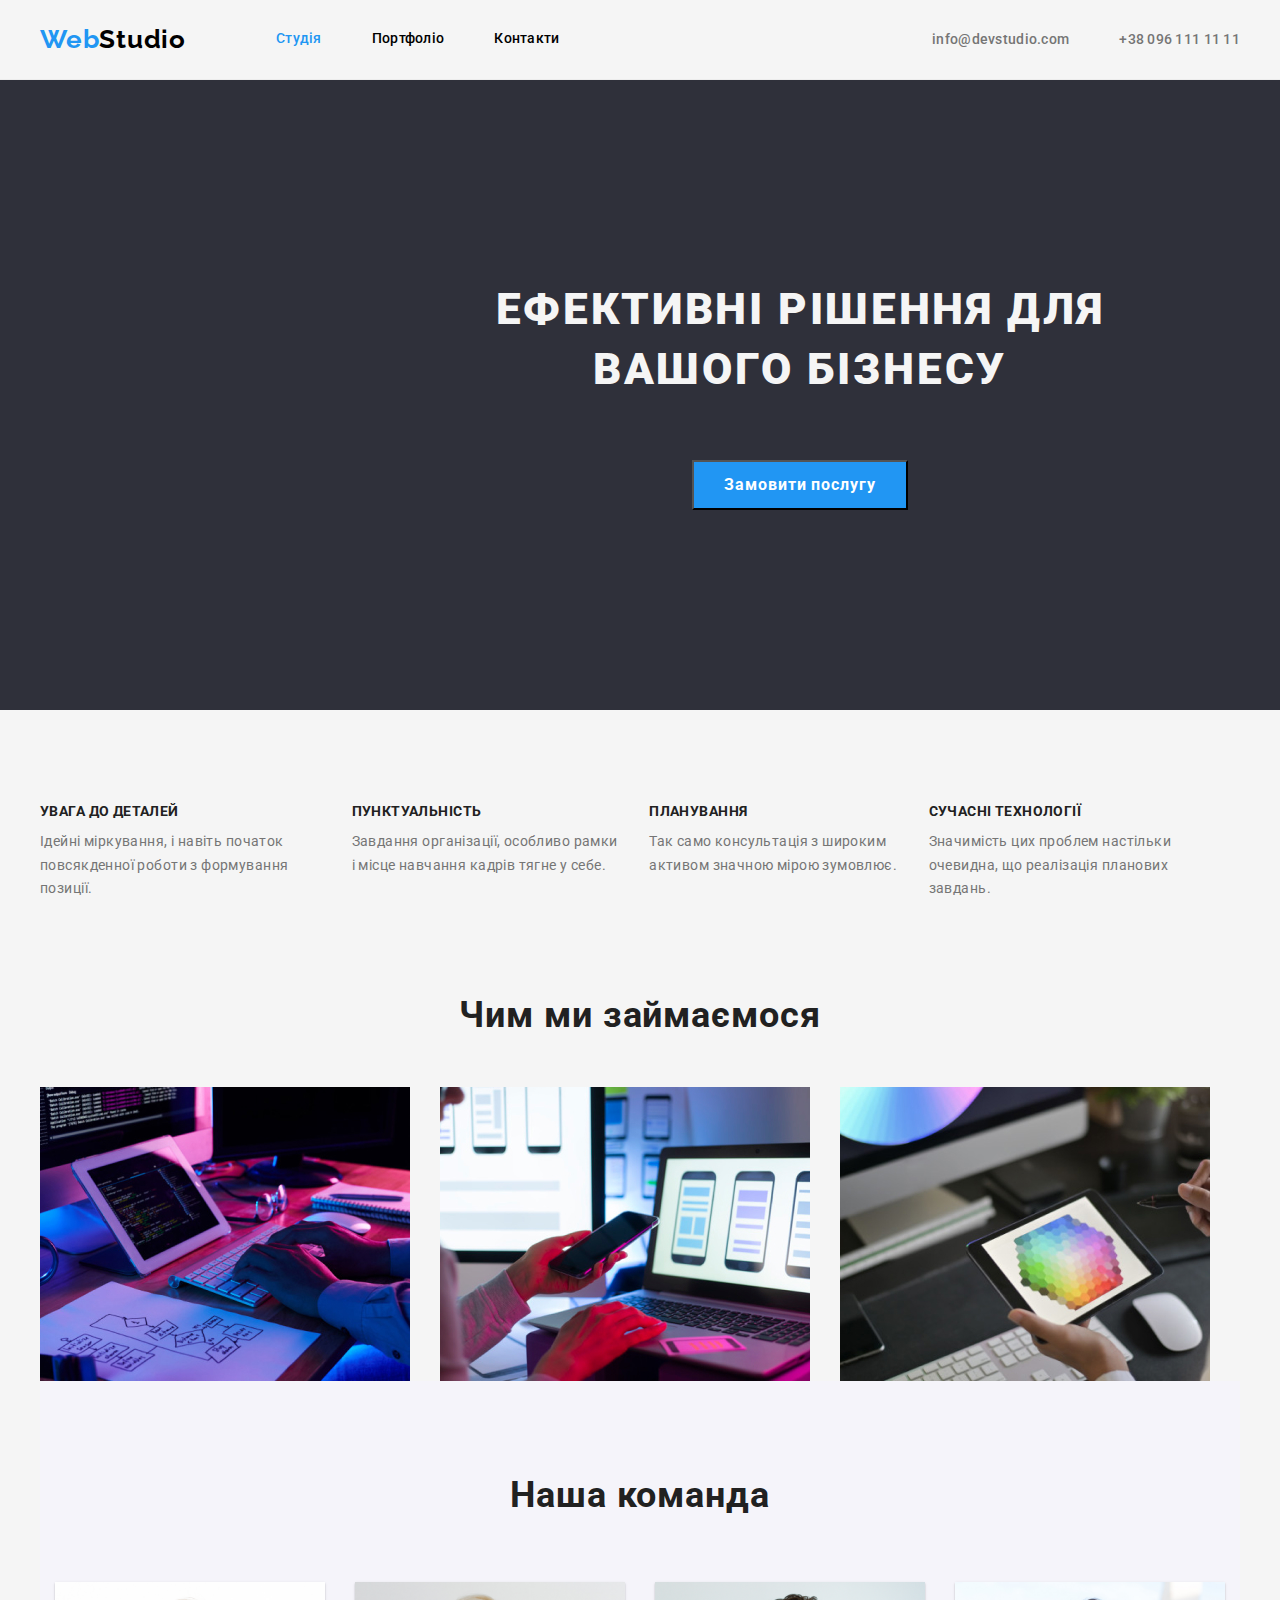
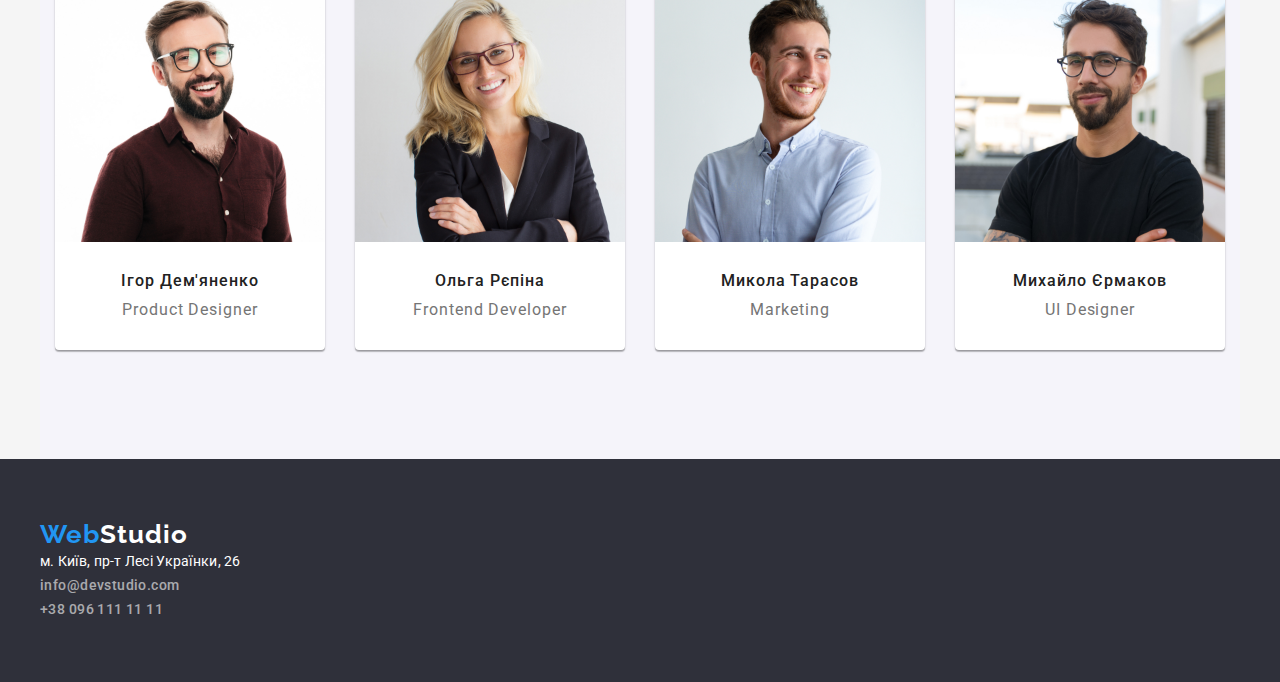
==== index.html @ f7d17a45 "hw4" ====
<!DOCTYPE html>
<html lang="uk">
  <head>
    <meta charset="UTF-8">
    <meta http-equiv="X-UA-Compatible" content="IE=edge">
    <meta name="viewport" content="width=device-width, initial-scale=1.0">
    <title>WebStudioPolina</title> 
    <link href="https://fonts.googleapis.com/css2?family=Raleway:wght@700&family=Roboto:wght@400;500;700;900&display=swap" rel="stylesheet">
    <link rel="stylesheet" href="https://cdn.jsdelivr.net/npm/modern-normalize@1.1.0/modern-normalize.min.css">
    <link rel="stylesheet" href="./css/styles.css">
    <link rel="stylesheet" href="./css/tads.css">
  </head>
  <body>
    <header class="header">
      <!--header-->
          <div class="container main-nav">
            <nav class="main-nav">
              <a href="#" class="logo">Web<span class="studio">Studio</span></a>
              <ul class="site-nav flex list">
                <li class="item"><a href="./index.html" class="link current">Студія</a></li>
                <li class="item"><a href="./portfolio.html" class="link">Портфоліо</a></li>
                <li class="item"><a href="" class="link">Контакти</a></li>
              </ul>
            </nav>
            <ul class="contacts auth-nav">
              <li class="item"><a href="mailto:info@devstudio.com" class="contact">info@devstudio.com</a></li>
              <li class="item"><a href="tel:+380961111111" class="contact">+38 096 111 11 11</a></li>
            </ul>
          </div>
    </header>
    <main class="main-content">
      <!--main-->
      <section class="hero">
        <!--hero-->
            <div class="container">
              <h1 class="hero-title">Ефективні рішення для вашого бізнесу</h1>
              <button type="button" class="button-primary-hero">Замовити послугу</button>
            </div>
      </section>
      <div class="container ">
        <section class="section-texno">
          <!--about-->
            <div class="section">
                <h2 class="visually-hidden">about</h2>
              <ul class="working">
                <li class="inventory">
                  <h3 class="section-title">УВАГА ДО ДЕТАЛЕЙ</h3>
                  <p class="section-texts">
                    Ідейні міркування, і навіть початок повсякденної роботи з
                    формування позиції.
                  </p>
                </li>
                <li class="inventory">
                  <h3 class="section-title">ПУНКТУАЛЬНІСТЬ</h3>
                  <p class="section-texts">
                    Завдання організації, особливо рамки і місце навчання кадрів тягне
                    у себе.
                  </p>
                </li>
                <li class="inventory">
                  <h3 class="section-title">ПЛАНУВАННЯ</h3>
                  <p class="section-texts">
                    Так само консультація з широким активом значною мірою зумовлює.
                  </p>
                </li>
                <li class="inventory">
                  <h3 class="section-title">СУЧАСНІ ТЕХНОЛОГІЇ</h3>
                  <p class="section-texts">
                    Значимість цих проблем настільки очевидна, що реалізація планових
                    завдань.
                  </p>
                </li>
              </ul>
            </div>
        </section>
        <section class="">
          <!--work-->
          <div class="">
              <h2 class="section-titles">Чим ми займаємося</h2>
              <ul class="section-photo">
                <li class="section-photo-img"><img src="./imeges/img/comp.jpg" width="370" alt="photo laptop"></li>
                <li class="section-photo-img"><img src="./imeges/img/tell.jpg" width="370" alt="photo mobaile"></li>
                <li class="section-photo-img"><img src="./imeges/img/color.jpg" width="370" alt="photo table"></li>
              </ul>
          </div>
        </section>
      </div>
      <section class="team-color container">
        <!--team-->
        <div class="section">
            <h2 class="section-teams">Наша команда</h2>
            <ul class="team-pic">
              <li class="team-roster">
                <img src="./imeges/img/img-3.jpg" width="270" alt="team Igor Demyanenko">
                <div class="team-names">
                  <h3 class="section-team">Ігор Дем'яненкo</h3>
                  <p class="team-text">Product Designer</p>
                </div>
              </li>
              <li class="team-roster">
                <img src="./imeges/img/img-2.jpg" width="270" alt="team Olga Repina">
                <div class="team-names">
                  <h3 class="section-team">Ольга Рєпіна</h3>
                  <p class="team-text">Frontend Developer</p>
                </div>
              </li>
              <li class="team-roster">
                <img src="./imeges/img/img-1.jpg" width="270" alt="team Mikola Tarasov">
                <div class="team-names">
                  <h3 class="section-team">Микола Тарасов</h3>
                  <p class="team-text">Marketing</p>
                </div>
              </li>
              <li class="team-roster">
                <img src="./imeges/img/img.jpg" width="270" alt="team Mikhailo Yermakov">
                <div class="team-names">
                  <h3 class="section-team">Михайло Єрмаков</h3>
                  <p class="team-text">UI Designer</p>
                </div>
              </li>
            </ul>
        </div>
      </section>
    </main>
    <footer class="footer"> <!--footer-->
          <div class="container">
            <address> 
                  <a href="#" class="logo-title">Web<span class="studio-title">Studio</span></a>
                        <ul class="site-nav items">
                            <li><a href="https://www.google.com/maps/place/%D0%B1%D1%83%D0%BB%D1%8C%D0%B2%D0%B0%D1%80+%D0%9B%D0%B5%D1%81%D1%96+%D0%A3%D0%BA%D1%80%D0%B0%D1%97%D0%BD%D0%BA%D0%B8,+26,+%D0%9A%D0%B8%D1%97%D0%B2,+%D0%A3%D0%BA%D1%80%D0%B0%D1%97%D0%BD%D0%B0,+02000/@50.4265807,30.5361971,17z/data=!3m1!4b1!4m5!3m4!1s0x40d4cf0e033ecbe9:0x57a4dffefec77da0!8m2!3d50.4265807!4d30.5383858" class="navigation"
                                    target="_blank" rel="noreferrer noopener">м. Київ, пр-т Лесі Українки, 26</a></li>
                            <li><a href="mail:info@devstudio.com" class="item">info@devstudio.com</a></li>
                            <li><a href="tell:+380961111111" class="item">+38 096 111 11 11</a></li>
                        </ul>
              </address>
          </div>
    </footer>
  </body>
</html>
---- css/styles.css ----
:root{
    --primary-text-color: #212121;
    --background-color:#F5F5F5;
    --title-text-color: #000000;
    --accent-color:#2196F3;
    --paragraf-color:#757575;
    --background-hero:#2F303A;
    --background-button:#F5F4FA;
    --studio-title:#FFFFFF;
}
body {
    background-color: var(--background-color);
    color: var(--primary-text-color);
    font-family: Roboto, sans-serif;
    letter-spacing: 0.06em;
    font-style: normal;
}

.container {
    width: 1200px;
    margin-left: auto;
    margin-right: auto; 
}
.section{
    padding-top: 94px;
    padding-bottom: 94px;
}

/* ---------------header--------------- */
.header{
    height: 80px;
    padding-bottom: 25px;
    padding-top: 24px;
    border-bottom: 1px solid #ECECEC;
}
.logo {
    color: var(--accent-color);
    font-family: Raleway, cursive;
    font-weight: 700;
    font-size: 26px;
    line-height: 1.19;
    letter-spacing: 0.03em;
}
.studio {
    color: var(--title-text-color);
    font-family: Raleway, cursive;
    font-weight: 700;
    font-size: 26px;
    line-height: 1.19;
    letter-spacing: 0.03em;
}
.logo:hover {
    color: var(--accent-color);
}

/* ---------------auth-nav--------------- */
.auth-nav {
    display: flex;
    margin-left: auto;
}

.auth-nav .item +.item {
    margin-left: 50px;
}

.main-nav{
    display: flex;
    align-items: center;
}
/* ---------------site-nav--------------- */
.site-nav.flex{
    display: flex;
    margin-left: 90px;
}

.site-nav .item + .item {
    margin-left: 50px;
}

.site-nav .link {
    display: block;


    color: var(--title-text-color);
    font-weight: 500;
    font-size: 14px;
    line-height: 1.14;
    letter-spacing: 0.02em;
}
.site-nav .link:hover, 
.site-nav .link:focus {
    color: var(--accent-color);
}

.site-nav .link.current {
    color: var(--accent-color);
} 
/* ---------------contacts--------------- */
.contacts .contact {
    color: var(--paragraf-color);
    font-weight: 500;
    font-size: 14px;
    line-height: 16px;
    letter-spacing: 0.02em;
}
.contact:hover,
.contact:focus {
    color: var(--accent-color);
}

/* ---------------hero--------------- */
.hero {
    text-align: center;
    padding: 200px 200px;
    
    background-color: var(--background-hero);
}

.hero-title {
    width: 696px;
    margin: auto;
    text-align: center;
    margin-bottom: 30px;
    

    color: var(--background-color);
    font-weight: 900;
    font-size: 44px;
    line-height: 1.36;
    text-align: center;
    letter-spacing: 0.06em;
    text-transform: uppercase;
}

/* ---------------section--------------- */
.visually-hidden {
    position: absolute;
    width: 1px;
    height: 1px;
    margin: -1px;
    border: 0;
    padding: 0;

    white-space: nowrap;
    clip-path: inset(100%);
    clip: rect(0 0 0 0);
    overflow: hidden;
}

.working{
    display: flex;
}

.working:not(:last-child) {
    margin-right: 30px;
}

.inventory{
    margin-right: 30px;
    /* flex-wrap: wrap; */
}

.section-title {
    margin-bottom: 10px;

    color: var(--primary-text-color);
    font-weight: 700;
    font-size: 14px;
    line-height: 1.14;
    letter-spacing: 0.03em;
}
.section-titles {
    margin-bottom: 50px;

    color: var(--primary-text-color);
    font-weight: 700;
    font-size: 36px;
    line-height: 1.16;
    text-align: center;
}
.section-photo {
    display: flex;
    flex-wrap: wrap;
}
.section-photo-img{
    width: calc((100% - 90px) / 3);
}

.section-photo-img:not(:last-child) {
    margin-right: 30px;
}

.team-color {
    background-color: #F5F4FA;
}
.section-texts {
    color: var(--paragraf-color);
    font-weight: 400;
    font-size: 14px;
    line-height: 1.71;
    letter-spacing: 0.03em;
}

.section-teams {
    margin-bottom: 50px;
    text-align: center;
    color: var(--brand-color);
    font-weight: 700;
    font-size: 36px;
    line-height: 1.16;
    
}

.team-pic{
    display: flex;
    flex-wrap: wrap;
    
}

.team-roster {
    background: #FFFFFF;
    text-align: center;
    box-shadow: 0px 1px 3px rgba(0, 0, 0, 0.12), 0px 1px 1px rgba(0, 0, 0, 0.14), 0px 2px 1px rgba(0, 0, 0, 0.2);
    border-radius: 0px 0px 4px 4px;
    width: calc((100% - 120px) / 4);
    margin: 15px;
}
.team-names {
    padding: 30px 30px;
    text-align: center;
    justify-content: center;

}

.section-team {
    margin-bottom: 10px;

    color: var(--primary-text-color) ;
    font-weight: 500;
    font-size: 16px;
    line-height: 1.18;
}

.team-text {
    color: var(--paragraf-color);
    font-weight: 400;
    font-size: 16px;
    line-height: 1.18;
}

.section-caption {
    margin-bottom: 10px;

    color: var(--primary-text-color);
    font-weight: 700;
    font-size: 18px;
    line-height: 2;
}

.section-dest{
    color: var(--paragraf-color);
    font-weight: 400;
    font-size: 16px;
    line-height: 1.8;
}

/* ---------------button--------------- */
.button-primary-hero {
    color: #FFFFFF;
    background-color: var(--accent-color);
    font-weight: 700;
    font-size: 16px;
    line-height: 1.87;
    cursor: pointer;
    letter-spacing: 0.06em;
    width: 216px;
    height: 50px;
    margin-top: 30px;
}

.button-primary {
    color:  var(--title-text-color);
    background-color: #F5F4FA;
    font-weight: 500;
    font-size: 16px;
    line-height: 1.62;
    cursor: pointer;
    width: 125px;
    height: 38px;
    margin-right: 8px;
}
.button-item:not(:last-child) {
    margin-right: 8px;
}
.marg-button {
    display: flex;
    text-align: center;
    justify-content: center;
    flex-wrap: wrap;
}

.button-primary:hover,
.button-primary:focus {
    background-color: var(--accent-color);
    color: var(--background-button);
}

.all-button {
    text-align: center;
    justify-content: center;
    display: flex;
    flex-wrap: wrap;
    border-radius: 4px;
    margin-bottom: 50px;
}
/* ---------------gallery--------------- */
.project {
    display: flex;
    flex-wrap: wrap;
}
.gallery {
    border-bottom: 1px solid #EEEEEE;
    width: calc((100% - 90px) / 3);
    margin-right: 30px;
}
.project-item:not(:last-child) {
    margin-right: 30px;
}
.card {
    padding: 20px 20px;
    text-align: start;
}
.section-caption {
    margin-bottom: 4px;
    
    color: var(--primary-text-color);
    font-weight: 700;
    font-size: 18px;
    line-height: 2;
}


/* ---------------footer--------------- */
.footer {
    padding-bottom: 60px;
    padding-top: 60px;

    background-color: var(--background-hero);
}
.logo-title {
    color: var(--accent-color);
    font-family: Raleway, cursive;
    font-style: normal;
    font-weight: 700;
    font-size: 26px;
    line-height: 1.2;
}
.studio-title{
    color: var(--studio-title);
}

.site-nav.items .navigation {
    color: var(--studio-title);
    font-weight: 400;
    font-size: 14px;
    line-height: 1.71;
    letter-spacing: 0.02em;
}

.site-nav.items .navigation:hover,
.site-nav.items.navigation:focus {
    color: var(--accent-color);
}

.site-nav.items .item {
    color: rgba(255, 255, 255, 0.6);
    font-weight: 500;
    font-size:14px;
    line-height: 1.71;
    letter-spacing: 0.03em;
}

.site-nav.items .item:hover,
.site-nav.items .item:focus {
    color: var(--accent-color);
}
---- css/tads.css ----
html {
    box-sizing: border-box;
}

*,
*::after,
*::before {
    box-sizing: inherit;
}

ul,
ol {
    padding: 0;
}

body,
h1,
h2,
h3,
h4,
h5,
h6,
p,
ul,
ol,
li,
figure,
figcaption,
blockquote,
dl,
dd {
    margin: 0;
}

ul {
    list-style: none;
}

li {
    list-style: none;
}

a {
    text-decoration: none;
}

address {
    font-style: normal;
}

input,
button,
textarea,
select {
    font: inherit;
}

img {
    max-width: 100%;
    display: block;
}
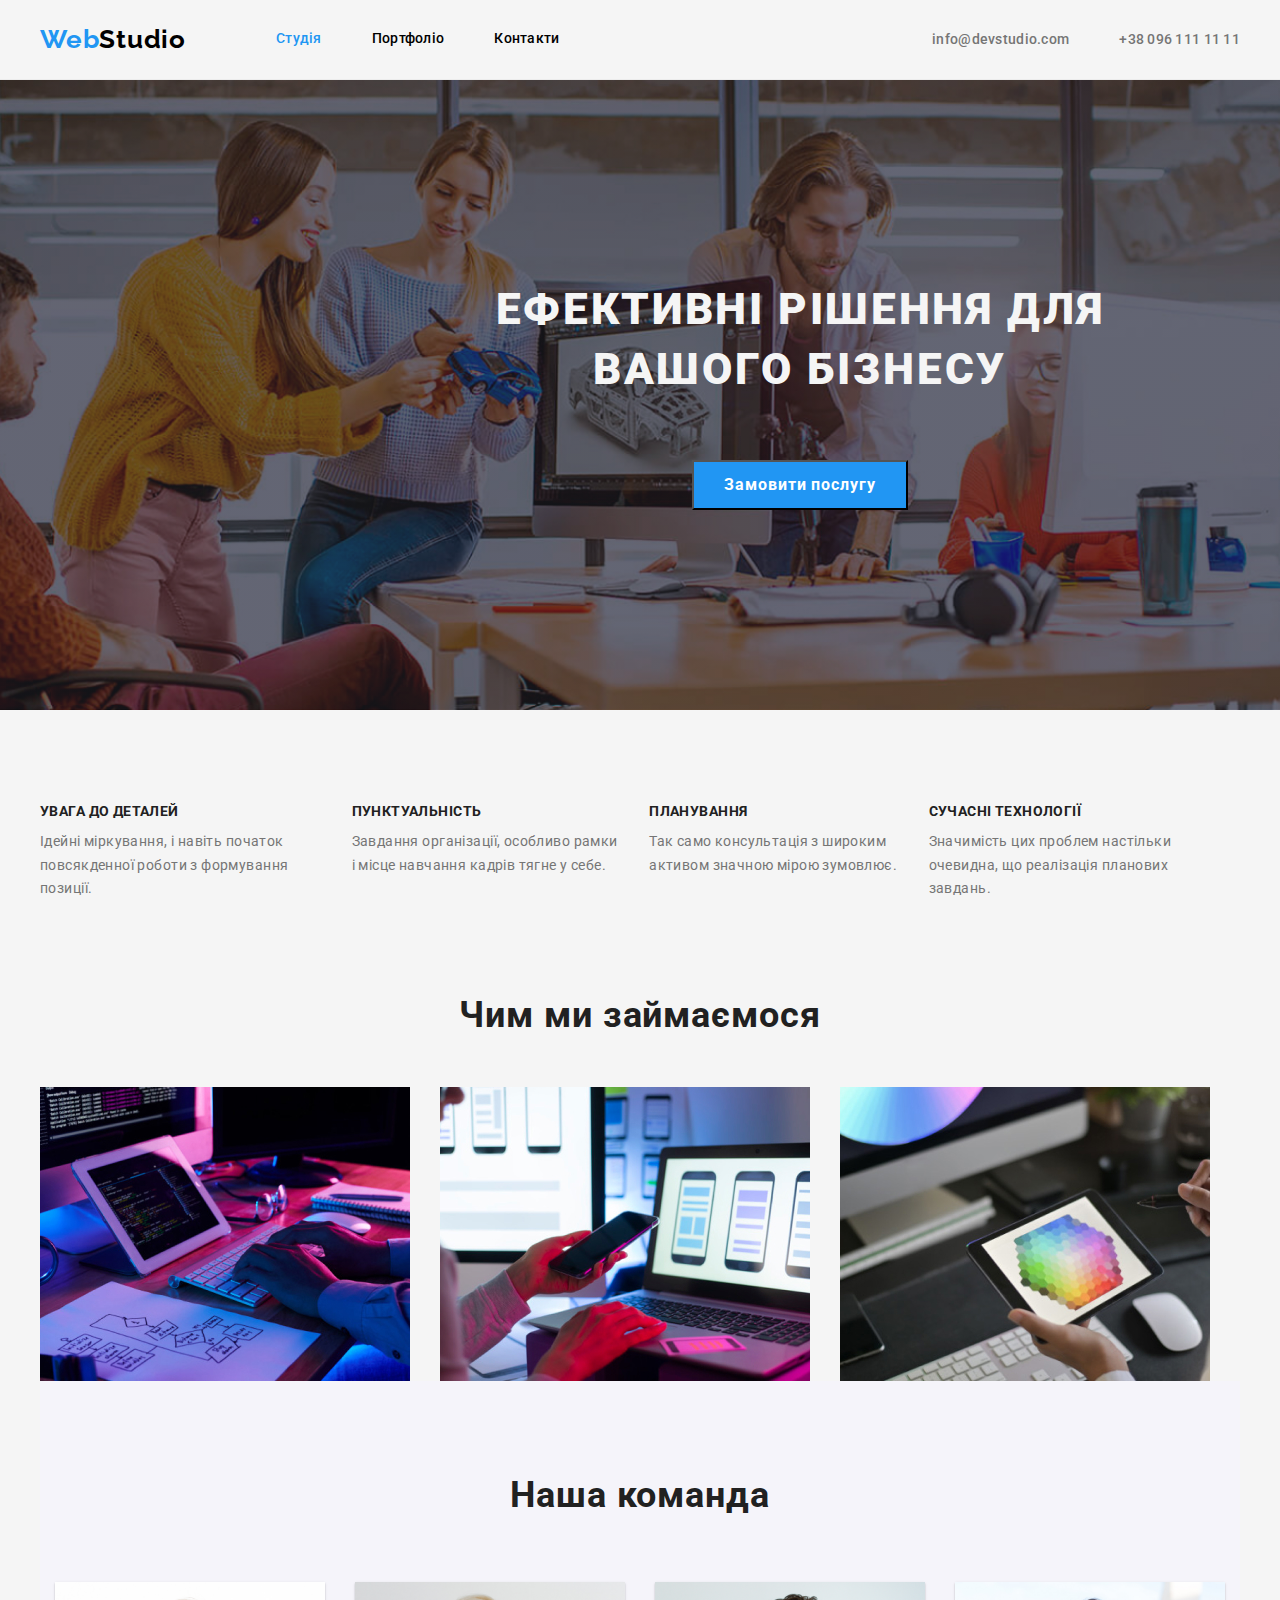
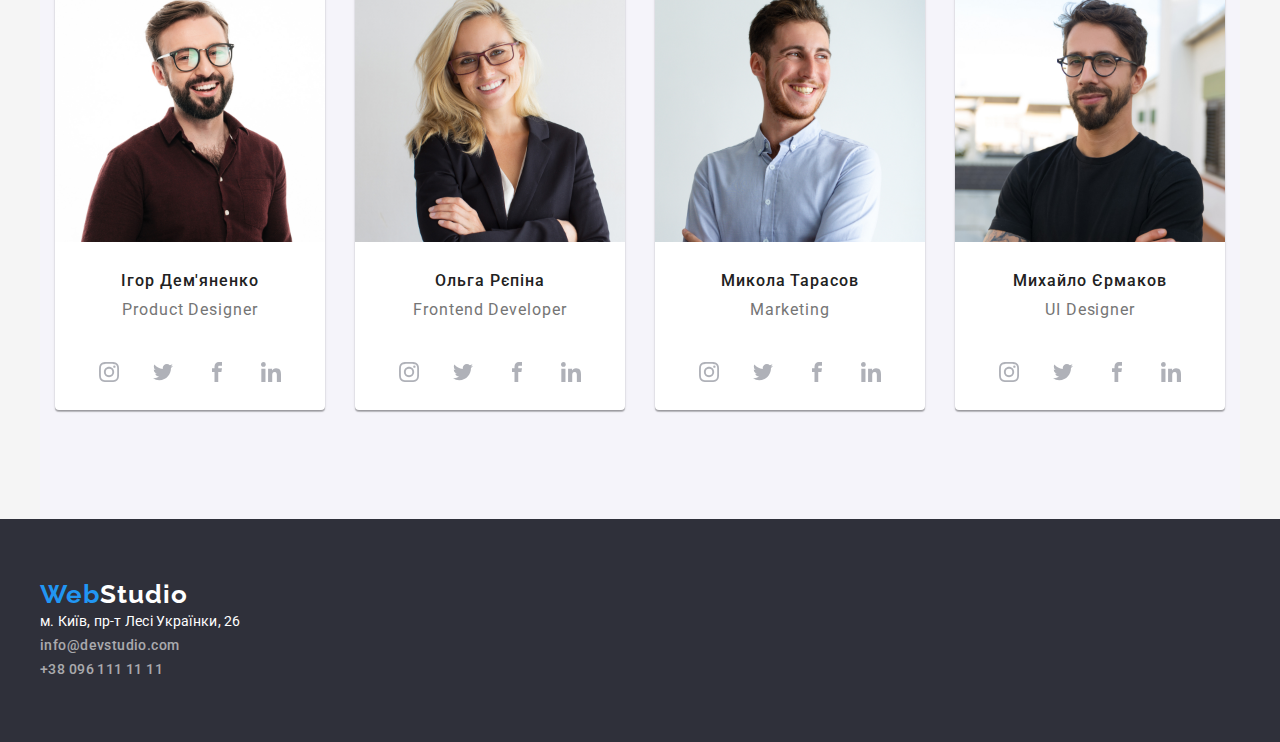
==== commit d4c84ebe: "hw2" ====
--- a/index.html
+++ b/index.html
@@ -96,6 +96,28 @@
                   <h3 class="section-team">Ігор Дем'яненкo</h3>
                   <p class="team-text">Product Designer</p>
                 </div>
+                <ul class="team-soc-list list">
+                  <li class="team-soc-item"><a href="" class="team-soc-link link">
+                    <svg class="team-soc-icon" width="20" height="20">
+                      <use href="./svg/symbol-defs.svg#icon-instagram-2"></use>
+                    </svg>
+                  </a></li>
+                  <li class="team-soc-item"><a href="" class="team-soc-link link">
+                    <svg class="team-soc-icon" width="20" height="20">
+                      <use href="./svg/symbol-defs.svg#icon-twitter"></use>
+                    </svg>
+                  </a></li>
+                  <li class="team-soc-item"><a href="" class="team-soc-link link">
+                    <svg class="team-soc-icon" width="20" height="20">
+                      <use href="./svg/symbol-defs.svg#icon-facebook1"></use>
+                    </svg>
+                  </a></li>
+                  <li class="team-soc-item"><a href="" class="team-soc-link link">
+                    <svg class="team-soc-icon" width="20" height="20">
+                      <use href="./svg/symbol-defs.svg#icon-linkedin"></use>
+                    </svg>
+                  </a></li>            
+                </ul>
               </li>
               <li class="team-roster">
                 <img src="./imeges/img/img-2.jpg" width="270" alt="team Olga Repina">
@@ -103,6 +125,28 @@
                   <h3 class="section-team">Ольга Рєпіна</h3>
                   <p class="team-text">Frontend Developer</p>
                 </div>
+                <ul class="team-soc-list list">
+                  <li class="team-soc-item"><a href="" class="team-soc-link link">
+                    <svg class="team-soc-icon" width="20" height="20">
+                      <use href="./svg/symbol-defs.svg#icon-instagram-2"></use>
+                    </svg>
+                  </a></li>
+                  <li class="team-soc-item"><a href="" class="team-soc-link link">
+                    <svg class="team-soc-icon" width="20" height="20">
+                      <use href="./svg/symbol-defs.svg#icon-twitter"></use>
+                    </svg>
+                  </a></li>
+                  <li class="team-soc-item"><a href="" class="team-soc-link link">
+                    <svg class="team-soc-icon" width="20" height="20">
+                      <use href="./svg/symbol-defs.svg#icon-facebook1"></use>
+                    </svg>
+                  </a></li>
+                  <li class="team-soc-item"><a href="" class="team-soc-link link">
+                    <svg class="team-soc-icon" width="20" height="20">
+                      <use href="./svg/symbol-defs.svg#icon-linkedin"></use>
+                    </svg>
+                  </a></li>            
+                </ul>
               </li>
               <li class="team-roster">
                 <img src="./imeges/img/img-1.jpg" width="270" alt="team Mikola Tarasov">
@@ -110,6 +154,28 @@
                   <h3 class="section-team">Микола Тарасов</h3>
                   <p class="team-text">Marketing</p>
                 </div>
+                <ul class="team-soc-list list">
+                  <li class="team-soc-item"><a href="" class="team-soc-link link">
+                    <svg class="team-soc-icon" width="20" height="20">
+                      <use href="./svg/symbol-defs.svg#icon-instagram-2"></use>
+                    </svg>
+                  </a></li>
+                  <li class="team-soc-item"><a href="" class="team-soc-link link">
+                    <svg class="team-soc-icon" width="20" height="20">
+                      <use href="./svg/symbol-defs.svg#icon-twitter"></use>
+                    </svg>
+                  </a></li>
+                  <li class="team-soc-item"><a href="" class="team-soc-link link">
+                    <svg class="team-soc-icon" width="20" height="20">
+                      <use href="./svg/symbol-defs.svg#icon-facebook1"></use>
+                    </svg>
+                  </a></li>
+                  <li class="team-soc-item"><a href="" class="team-soc-link link">
+                    <svg class="team-soc-icon" width="20" height="20">
+                      <use href="./svg/symbol-defs.svg#icon-linkedin"></use>
+                    </svg>
+                  </a></li>            
+                </ul>
               </li>
               <li class="team-roster">
                 <img src="./imeges/img/img.jpg" width="270" alt="team Mikhailo Yermakov">
@@ -117,6 +183,28 @@
                   <h3 class="section-team">Михайло Єрмаков</h3>
                   <p class="team-text">UI Designer</p>
                 </div>
+                <ul class="team-soc-list list">
+                  <li class="team-soc-item"><a href="" class="team-soc-link link">
+                    <svg class="team-soc-icon" width="20" height="20">
+                      <use href="./svg/symbol-defs.svg#icon-instagram-2"></use>
+                    </svg>
+                  </a></li>
+                  <li class="team-soc-item"><a href="" class="team-soc-link link">
+                    <svg class="team-soc-icon" width="20" height="20">
+                      <use href="./svg/symbol-defs.svg#icon-twitter"></use>
+                    </svg>
+                  </a></li>
+                  <li class="team-soc-item"><a href="" class="team-soc-link link">
+                    <svg class="team-soc-icon" width="20" height="20">
+                      <use href="./svg/symbol-defs.svg#icon-facebook1"></use>
+                    </svg>
+                  </a></li>
+                  <li class="team-soc-item"><a href="" class="team-soc-link link">
+                    <svg class="team-soc-icon" width="20" height="20">
+                      <use href="./svg/symbol-defs.svg#icon-linkedin"></use>
+                    </svg>
+                  </a></li>            
+                </ul>
               </li>
             </ul>
         </div>
--- a/css/styles.css
+++ b/css/styles.css
@@ -114,6 +114,12 @@
     padding: 200px 200px;
     
     background-color: var(--background-hero);
+
+    background-image: linear-gradient(rgba(47, 48, 58, 0.4),rgba(47, 48, 58, 0.4)),
+    url(../imeges/img3/Img\ \(1\).jpg);
+    background-size: cover;
+    background-position: center;
+    background-repeat: no-repeat;
 }
 
 .hero-title {
@@ -231,7 +237,37 @@
     justify-content: center;
 
 }
-
+/* -------------------soc------------------- */
+.team-soc-list {
+    display: flex;
+    justify-content: center;
+    margin-bottom: 16px;
+    gap: 10px;
+}
+
+.team-soc-item {
+    width: 44px;
+    height: 44px;
+}
+
+.team-soc-link {
+    width: 100%;
+    height: 100%;
+    display: flex;
+    align-items: center;
+    justify-content: center;
+    border-radius: 50%;
+    /* background: rgb(96, 25, 25); */
+}
+.team-soc-icon{
+    fill: #AFB1B8;
+}
+.team-soc-item:hover,
+.team-soc-item:focus {
+    background-color: var(--accent-color);
+    color: var(--background-button);
+}
+/* --------------------------end---------------------------- */
 .section-team {
     margin-bottom: 10px;
 
@@ -276,6 +312,11 @@
     width: 216px;
     height: 50px;
     margin-top: 30px;
+}
+.button-primary-hero:hover,
+.button-primary-hero:focus {
+    background-color: var(--background-button);
+    color: var(--title-text-color);
 }
 
 .button-primary {
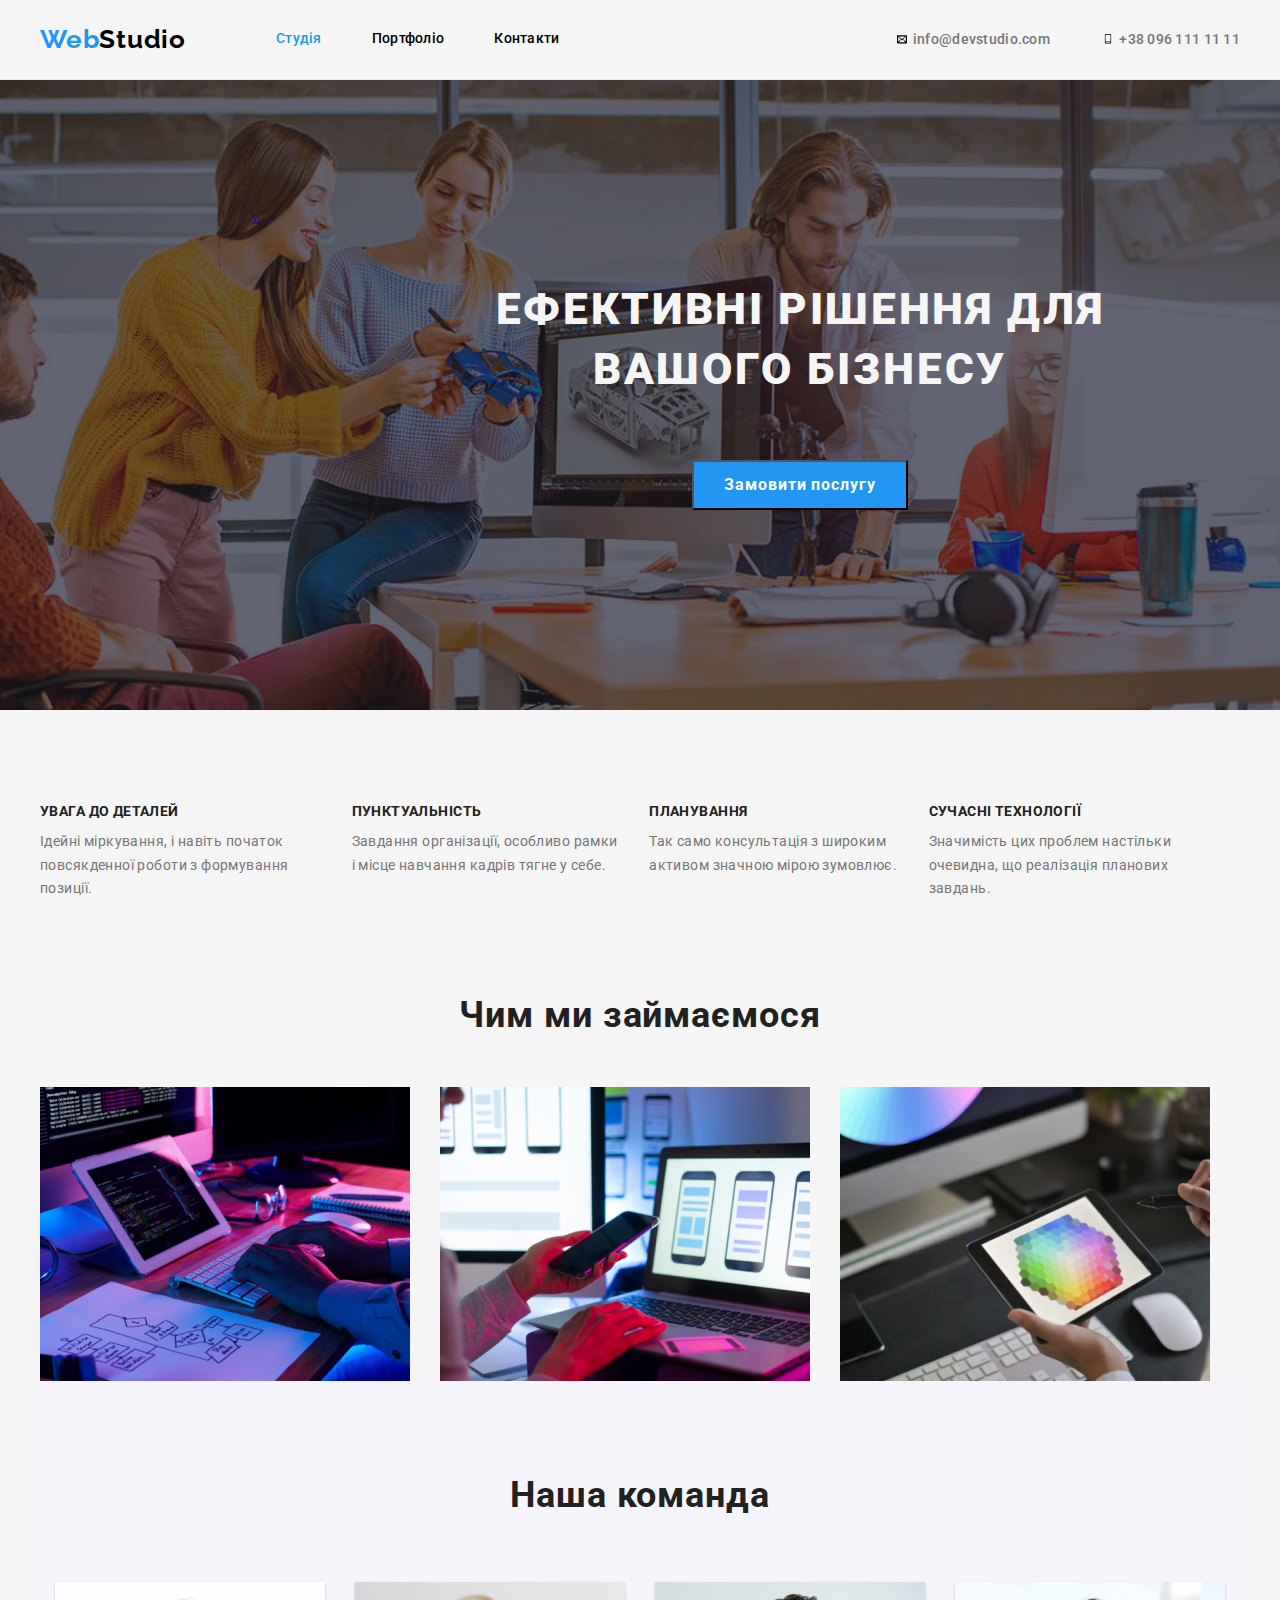
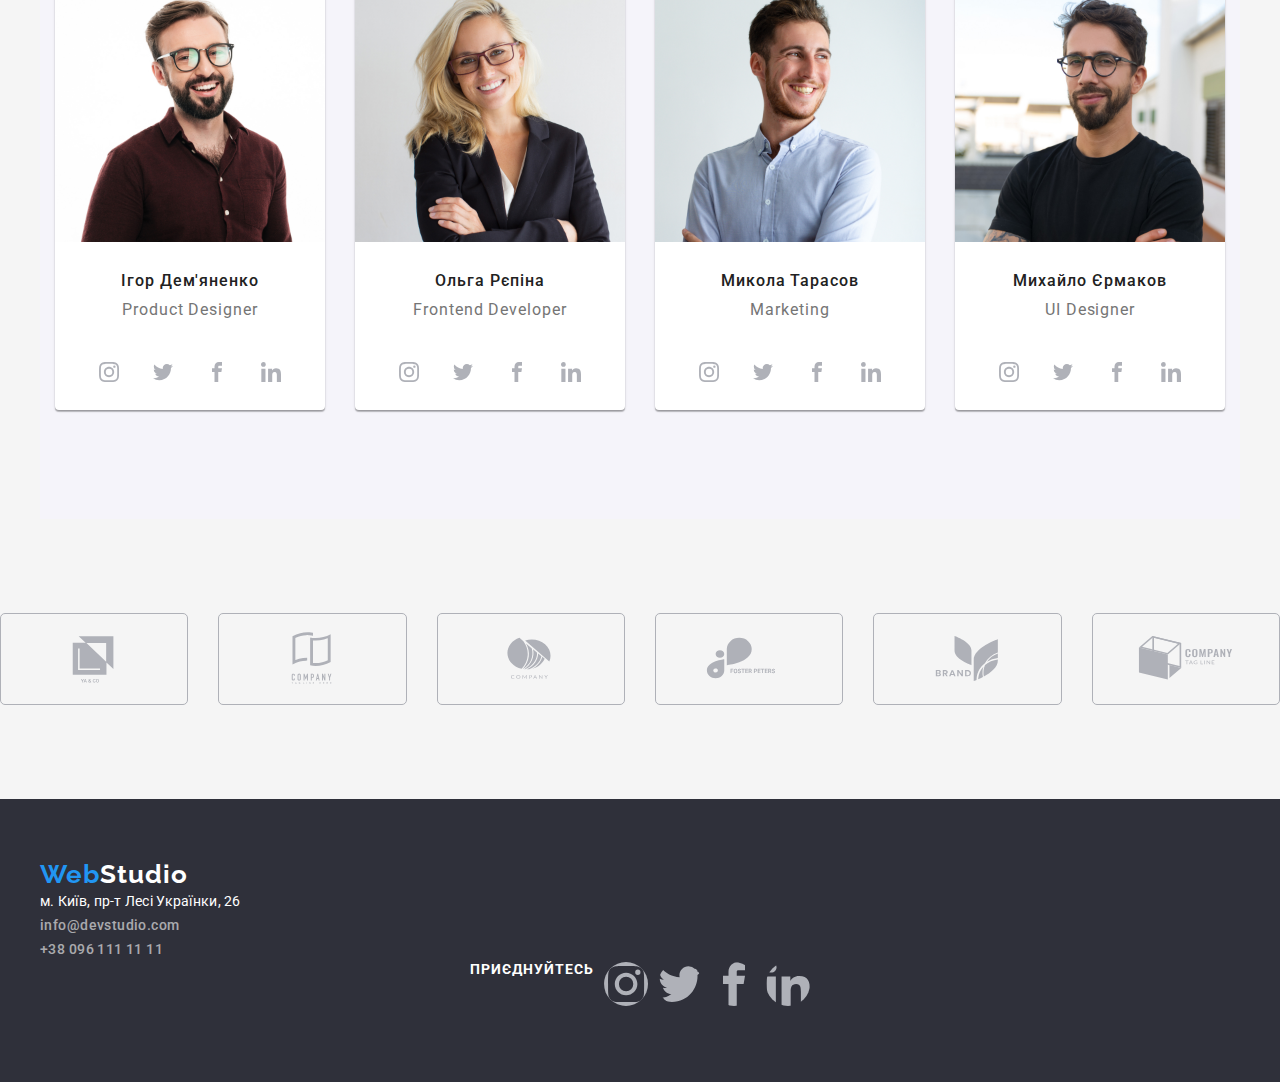
==== commit 0923d555: "hw4" ====
--- a/index.html
+++ b/index.html
@@ -23,8 +23,15 @@
               </ul>
             </nav>
             <ul class="contacts auth-nav">
-              <li class="item"><a href="mailto:info@devstudio.com" class="contact">info@devstudio.com</a></li>
-              <li class="item"><a href="tel:+380961111111" class="contact">+38 096 111 11 11</a></li>
+              <li class="item"><a href="mailto:info@devstudio.com" class="contact">
+                <svg class="contact-soc"width="20" height="20" >
+                <use href="./svg/symbol-defs.svg#icon-envelop"></use>
+              </svg> info@devstudio.com</a></li>
+              <li class="item"><a href="tel:+380961111111" class="contact"> 
+                <svg class="contact-soc"width="20" height="20" >
+                <use href="./svg/symbol-defs.svg#icon-tell"></use>
+              </svg> +38 096 111 11 11
+              </a></li>
             </ul>
           </div>
     </header>
@@ -209,6 +216,42 @@
             </ul>
         </div>
       </section>
+      <section class="section">
+        <div class="content">
+          <ul class="test-list list">
+            <li class="test-item"><a href="" class="test-link link">
+              <svg class="test-link-icon"width="106" height="60">
+                <use href="./svg/symbol-defs.svg#icon-Logo1"></use>
+              </svg>
+            </a></li>
+            <li class="test-item"><a href="" class="test-link link">
+              <svg class="test-link-icon"width="106" height="60">
+                <use href="./svg/symbol-defs.svg#icon-Logo2"></use>
+              </svg>
+            </a></li>
+            <li class="test-item"><a href="" class="test-link link">
+              <svg class="test-link-icon"width="106" height="60">
+                <use href="./svg/symbol-defs.svg#icon-Logo3"></use>
+              </svg>
+            </a></li>
+            <li class="test-item"><a href="" class="test-link link">
+              <svg class="test-link-icon"width="106" height="60">
+                <use href="./svg/symbol-defs.svg#icon-Logo4"></use>
+              </svg>
+            </a></li>
+            <li class="test-item"><a href="" class="test-link link">
+              <svg class="test-link-icon"width="106" height="60">
+                <use href="./svg/symbol-defs.svg#icon-Logo5"></use>
+              </svg>
+            </a></li>
+            <li class="test-item"><a href="" class="test-link link">
+              <svg class="test-link-icon"width="106" height="60">
+                <use href="./svg/symbol-defs.svg#icon-Logo6"></use>
+              </svg>
+            </a></li>
+          </ul>
+        </div>
+      </section>
     </main>
     <footer class="footer"> <!--footer-->
           <div class="container">
@@ -220,6 +263,29 @@
                             <li><a href="mail:info@devstudio.com" class="item">info@devstudio.com</a></li>
                             <li><a href="tell:+380961111111" class="item">+38 096 111 11 11</a></li>
                         </ul>
+                        <ul class="footer-soc-list">
+                          <li class="soc-title"><p>приєднуйтесь</p></li>
+                          <li class="footer-soc-item"><a href="" class="footer-soc-link link">
+                            <svg class="footer-soc-icon" width="20" height="20">
+                              <use href="./svg/symbol-defs.svg#icon-instagram-2"></use>
+                            </svg>
+                          </a></li>
+                          <li class="footer-soc-item"><a href="" class="footer-soc-link link">
+                            <svg class="footer-soc-icon" width="20" height="20">
+                              <use href="./svg/symbol-defs.svg#icon-twitter"></use>
+                            </svg>
+                          </a></li>
+                          <li class="footer-soc-item"><a href="" class="footer-soc-link link">
+                            <svg class="footer-soc-icon" width="20" height="20">
+                              <use href="./svg/symbol-defs.svg#icon-facebook1"></use>
+                            </svg>
+                          </a></li>
+                          <li class="footer-soc-item"><a href="" class="footer-soc-link link">
+                            <svg class="footer-soc-icon" width="20" height="20">
+                              <use href="./svg/symbol-defs.svg#icon-linkedin"></use>
+                            </svg>
+                          </a></li>
+                        </ul>
               </address>
           </div>
     </footer>
--- a/css/styles.css
+++ b/css/styles.css
@@ -95,7 +95,7 @@
 .site-nav .link.current {
     color: var(--accent-color);
 } 
-/* ---------------contacts--------------- */
+/* -----------------contacts---------------- */
 .contacts .contact {
     color: var(--paragraf-color);
     font-weight: 500;
@@ -107,8 +107,18 @@
 .contact:focus {
     color: var(--accent-color);
 }
-
-/* ---------------hero--------------- */
+/* ---------------contacts-icon---------------*/
+.contact-soc{
+    width: 16px;
+    height: 10px;
+    color: var(--paragraf-color);
+    justify-content: center;
+}
+/* .contact-soc:hover,
+.contact-soc:focus {
+    color: var(--accent-color);
+} */
+/* --------------------hero------------------- */
 .hero {
     text-align: center;
     padding: 200px 200px;
@@ -263,10 +273,41 @@
     fill: #AFB1B8;
 }
 .team-soc-item:hover,
-.team-soc-item:focus {
+.team-soc-item:focus{
     background-color: var(--accent-color);
-    color: var(--background-button);
-}
+    border-radius: 50%;
+}
+.team-soc-item:hover .team-soc-icon,
+.team-soc-item:focus .team-soc-icon{
+    fill: var(--studio-title);
+}
+
+.test-list{
+    display: flex;
+    gap: 30px;
+}
+.test-item{
+    width: calc((100% - 150px) / 6);
+    height: 92px;
+}
+.test-link {
+    height: 100%;
+    border: 1px solid #AFB1B8;
+    border-radius: 5px;
+    display: flex;align-items: center;
+    justify-content: center;
+}
+.test-item:hover,
+.test-item:focus {
+    border-color: var(--accent-color);
+    border-radius: 50%;
+}
+
+.test-item:hover .test-icon,
+.test-item:focus .test-icon {
+    fill: var(--studio-title);
+}
+
 /* --------------------------end---------------------------- */
 .section-team {
     margin-bottom: 10px;
@@ -424,4 +465,43 @@
 .site-nav.items .item:hover,
 .site-nav.items .item:focus {
     color: var(--accent-color);
+}
+/* -----------footer-soc-icon-------------- */
+.soc-title{
+    color: var(--studio-title);
+    font-weight: 700;
+    font-size: 14px;
+    line-height: 1.14;
+    text-transform: uppercase;
+    display: flex;
+    justify-content: center;
+}
+.soc-title{
+    display: flex;
+    gap: 30px;
+    justify-content: center;
+}
+.footer-soc-list{
+    display: flex;
+    justify-content: center;
+    margin-bottom: 16px;
+    gap: 10px;
+}
+.footer-soc-item{
+    width: 44px;
+    height: 44px;
+}
+
+.footer-soc-icon{
+    width: 100%;
+    height: 100%;
+    display: flex;
+    align-items: center;
+    justify-content: center;
+    border-radius: 50%;
+            /* background: rgb(96, 25, 25); */
+}
+
+.footer-soc-icon{
+
 }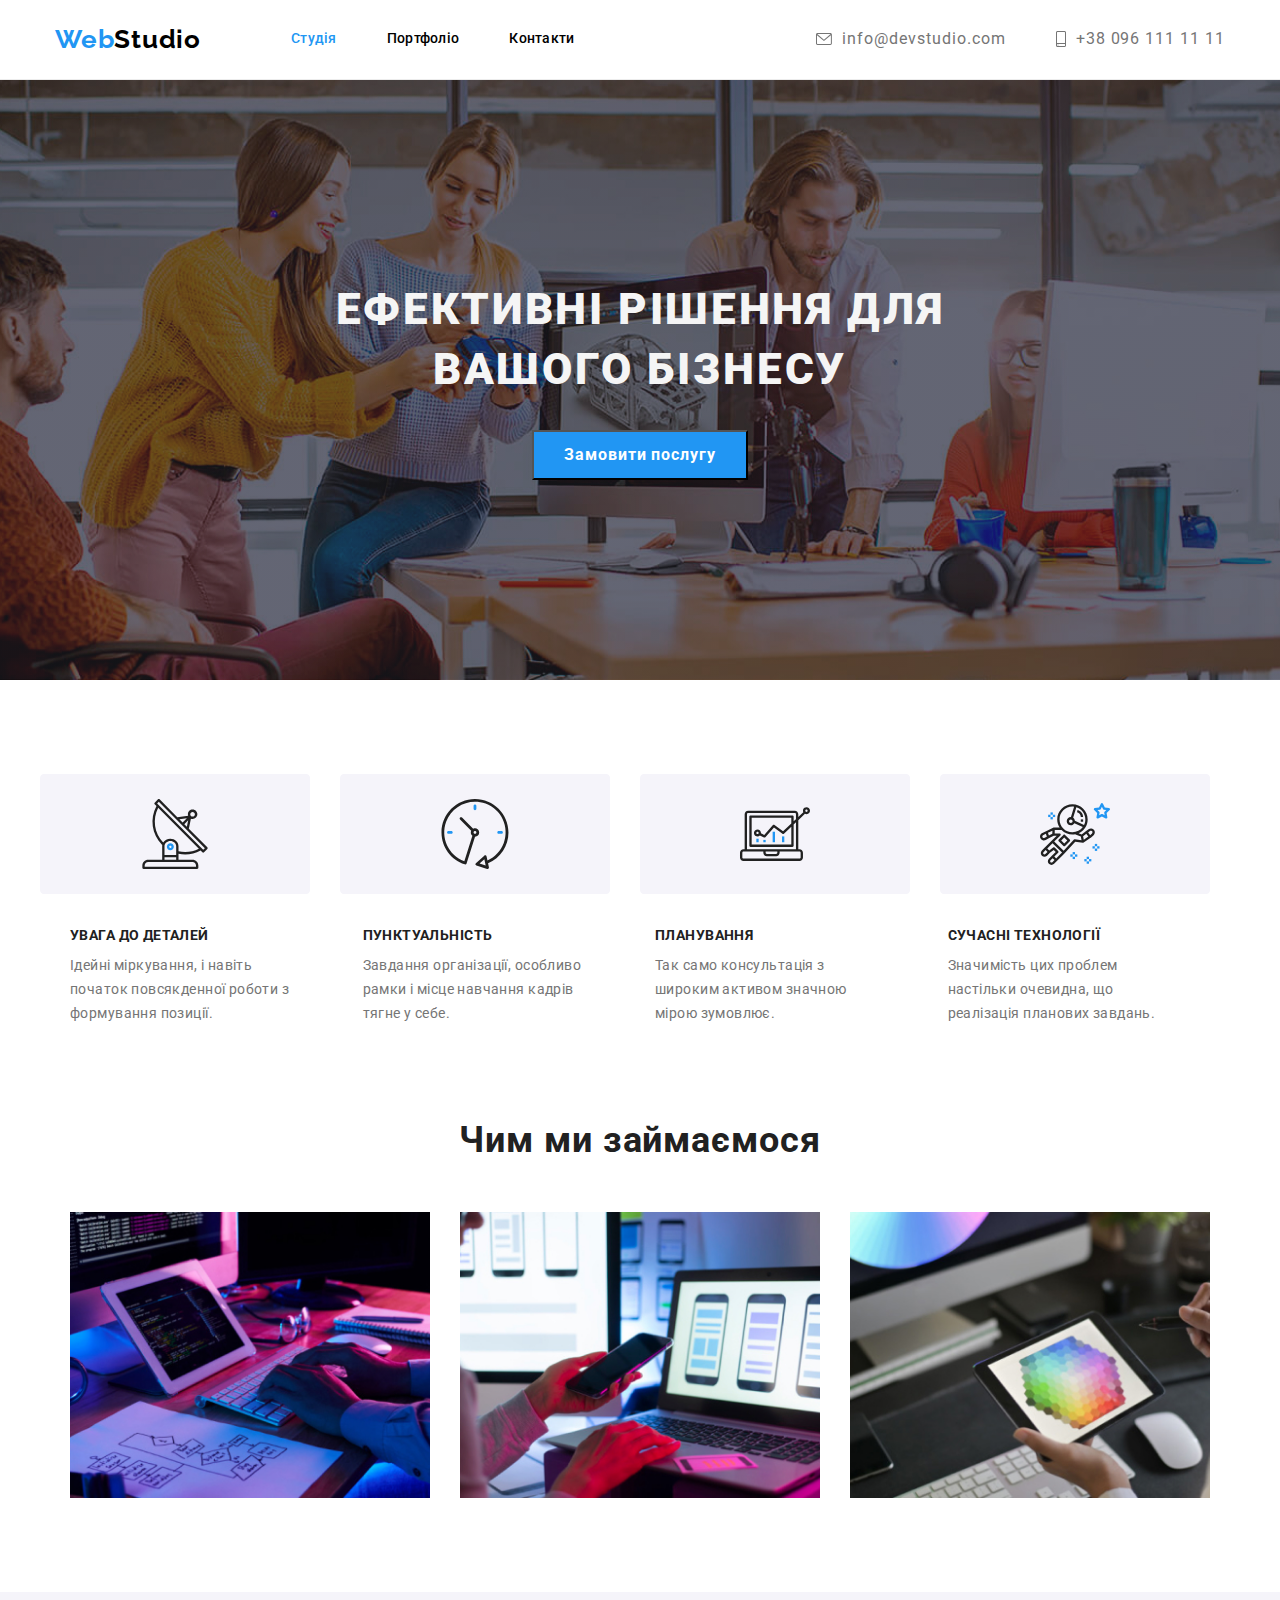
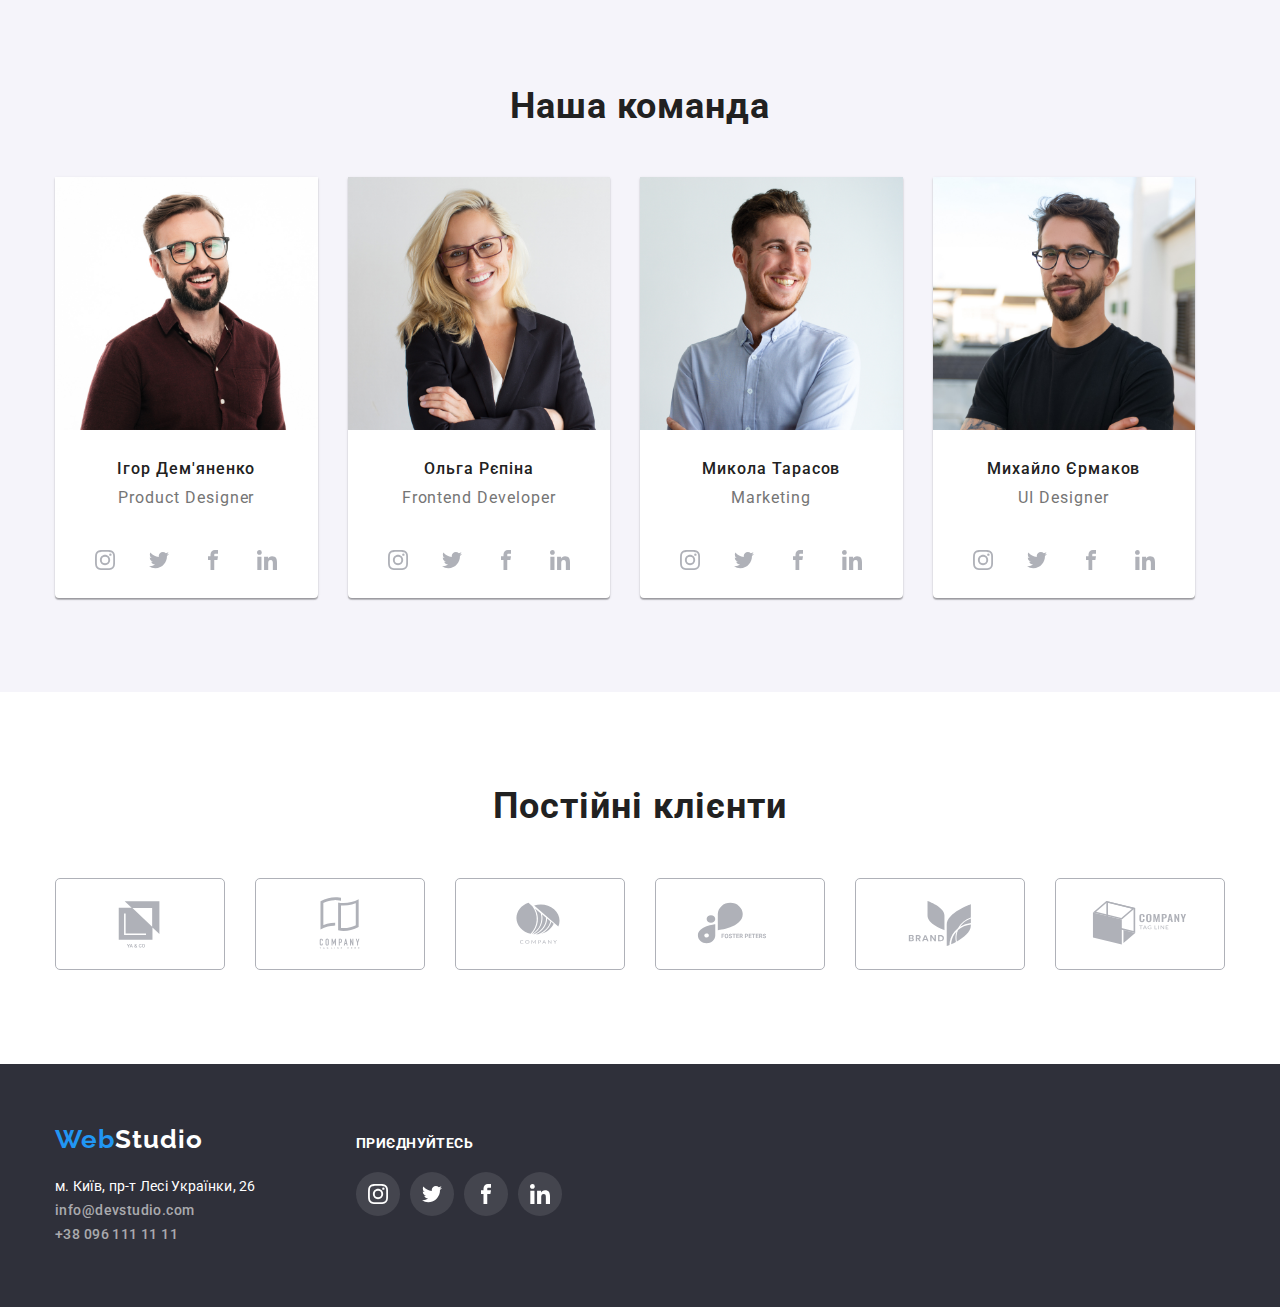
==== commit 48fbd050: "hw4" ====
--- a/index.html
+++ b/index.html
@@ -23,16 +23,15 @@
               </ul>
             </nav>
             <ul class="contacts auth-nav">
-              <li class="item"><a href="mailto:info@devstudio.com" class="contact">
-                <svg class="contact-soc"width="20" height="20" >
-                <use href="./svg/symbol-defs.svg#icon-envelop"></use>
-              </svg> info@devstudio.com</a></li>
-              <li class="item"><a href="tel:+380961111111" class="contact"> 
-                <svg class="contact-soc"width="20" height="20" >
-                <use href="./svg/symbol-defs.svg#icon-tell"></use>
-              </svg> +38 096 111 11 11
-              </a></li>
-            </ul>
+                        <li class="item"><a href="mailto:info@devstudio.com" class="contact">
+                            <svg class="contact-soc"width="16" height="12">
+                            <use href="./svg/symbol-defs.svg#icon-envelope"></use>
+                            </svg>info@devstudio.com</a></li>
+                        <li class="item"><a href="tel:+380961111111" class="contact">
+                            <svg class="contact-soc"width="10" height="16">
+                            <use href="./svg/symbol-defs.svg#icon-tell"></use>
+                            </svg>+38 096 111 11 11</a></li>
+                    </ul>
           </div>
     </header>
     <main class="main-content">
@@ -44,10 +43,79 @@
               <button type="button" class="button-primary-hero">Замовити послугу</button>
             </div>
       </section>
-      <div class="container ">
-        <section class="section-texno">
+      <!-- <section class="univers">
+        <div class="conteiner">
+          <ul class="section-uni">
+            <li class="section-roster link">
+                    <a href="" class="soc-section-link link">
+                      <svg class="soc-section-art" width="270" height="120">
+                        <use href="./svg/symbol-defs2.svg#icon-Group1"></use>
+                      </svg>
+                    </a>
+                  </li>
+                  <li class="section-roster">
+                    <a href="" class="soc-section-link link">
+                      <svg class="soc-section-art" width="270" height="120">
+                        <use href="./svg/symbol-defs2.svg#icon-Group2"></use>
+                      </svg>
+                    </a>
+                  </li>
+                  <li class="section-roster">
+                    <a href="" class="soc-section-link link">
+                      <svg class="soc-section-art" width="270" height="120">
+                        <use href="./svg/symbol-defs2.svg#icon-Group3"></use>
+                      </svg>
+                    </a>
+                  </li>
+                  </li>
+                  <li class="section-roster">
+                    <a href="" class="soc-section-link link">
+                      <svg class="soc-section-art" width="270" height="120">
+                        <use href="./svg/symbol-defs2.svg#icon-Group4"></use>
+                      </svg>
+                    </a>
+                  </li>
+          </ul>
+        </div>
+      </section> -->
+
+        <section class="section">
           <!--about-->
-            <div class="section">
+          <div class="conteiner">
+            <h2 hidden>переваги</h2>
+          <ul class="section-uni">
+            <li class="section-roster link">
+                      <div class="soc-section-link link">
+                        <svg class="soc-section-art" width="270" height="120">
+                          <use href="./svg/symbol-defs2.svg#icon-Group1"></use>
+                        </svg>
+                      </div>
+                  </li>
+                  <li class="section-roster">
+                      <div class="soc-section-link link">
+                        <svg class="soc-section-art" width="270" height="120">
+                          <use href="./svg/symbol-defs2.svg#icon-Group2"></use>
+                        </svg>
+                      </div>
+                  </li>
+                  <li class="section-roster">
+                      <div class="soc-section-link link">
+                        <svg class="soc-section-art" width="270" height="120">
+                          <use href="./svg/symbol-defs2.svg#icon-Group3"></use>
+                        </svg>
+                      </div>
+                  </li>
+                  </li>
+                  <li class="section-roster">
+                      <div class="soc-section-link link">
+                        <svg class="soc-section-art" width="270" height="120">
+                          <use href="./svg/symbol-defs2.svg#icon-Group4"></use>
+                        </svg>
+                      </div>
+                  </li>
+          </ul>
+        </div>
+            <div class="container">
                 <h2 class="visually-hidden">about</h2>
               <ul class="working">
                 <li class="inventory">
@@ -57,6 +125,7 @@
                     формування позиції.
                   </p>
                 </li>
+                
                 <li class="inventory">
                   <h3 class="section-title">ПУНКТУАЛЬНІСТЬ</h3>
                   <p class="section-texts">
@@ -64,12 +133,13 @@
                     у себе.
                   </p>
                 </li>
+                
                 <li class="inventory">
                   <h3 class="section-title">ПЛАНУВАННЯ</h3>
                   <p class="section-texts">
                     Так само консультація з широким активом значною мірою зумовлює.
                   </p>
-                </li>
+                
                 <li class="inventory">
                   <h3 class="section-title">СУЧАСНІ ТЕХНОЛОГІЇ</h3>
                   <p class="section-texts">
@@ -80,9 +150,9 @@
               </ul>
             </div>
         </section>
-        <section class="">
+        <section class="work-studio">
           <!--work-->
-          <div class="">
+          <div class="studio-photo container">
               <h2 class="section-titles">Чим ми займаємося</h2>
               <ul class="section-photo">
                 <li class="section-photo-img"><img src="./imeges/img/comp.jpg" width="370" alt="photo laptop"></li>
@@ -91,10 +161,9 @@
               </ul>
           </div>
         </section>
-      </div>
-      <section class="team-color container">
+      <section class="team-color section">
         <!--team-->
-        <div class="section">
+        <div class="container">
             <h2 class="section-teams">Наша команда</h2>
             <ul class="team-pic">
               <li class="team-roster">
@@ -183,7 +252,6 @@
                     </svg>
                   </a></li>            
                 </ul>
-              </li>
               <li class="team-roster">
                 <img src="./imeges/img/img.jpg" width="270" alt="team Mikhailo Yermakov">
                 <div class="team-names">
@@ -212,81 +280,98 @@
                     </svg>
                   </a></li>            
                 </ul>
-              </li>
-            </ul>
         </div>
       </section>
       <section class="section">
-        <div class="content">
+        <div class="conteiner">
+          <h2 class="section-teams">Постійні клієнти</h2>
           <ul class="test-list list">
             <li class="test-item"><a href="" class="test-link link">
-              <svg class="test-link-icon"width="106" height="60">
+              <svg class="test-link-icon" width="106" height="60">
                 <use href="./svg/symbol-defs.svg#icon-Logo1"></use>
               </svg>
-            </a></li>
-            <li class="test-item"><a href="" class="test-link link">
-              <svg class="test-link-icon"width="106" height="60">
+            </a>
+          </li>
+            <li class="test-item"><a href="" class="test-link link">
+              <svg class="test-link-icon" width="106" height="60">
                 <use href="./svg/symbol-defs.svg#icon-Logo2"></use>
               </svg>
-            </a></li>
-            <li class="test-item"><a href="" class="test-link link">
-              <svg class="test-link-icon"width="106" height="60">
+            </a>
+          </li>
+            <li class="test-item"><a href="" class="test-link link">
+              <svg class="test-link-icon" width="106" height="60">
                 <use href="./svg/symbol-defs.svg#icon-Logo3"></use>
               </svg>
-            </a></li>
-            <li class="test-item"><a href="" class="test-link link">
-              <svg class="test-link-icon"width="106" height="60">
+            </a>
+          </li>
+            <li class="test-item"><a href="" class="test-link link">
+              <svg class="test-link-icon" width="106" height="60">
                 <use href="./svg/symbol-defs.svg#icon-Logo4"></use>
               </svg>
-            </a></li>
-            <li class="test-item"><a href="" class="test-link link">
-              <svg class="test-link-icon"width="106" height="60">
+            </a>
+          </li>
+            <li class="test-item"><a href="" class="test-link link">
+              <svg class="test-link-icon" width="106" height="60">
                 <use href="./svg/symbol-defs.svg#icon-Logo5"></use>
               </svg>
-            </a></li>
-            <li class="test-item"><a href="" class="test-link link">
-              <svg class="test-link-icon"width="106" height="60">
+            </a>
+          </li>
+            <li class="test-item"><a href="" class="test-link link">
+              <svg class="test-link-icon" width="106" height="60">
                 <use href="./svg/symbol-defs.svg#icon-Logo6"></use>
               </svg>
-            </a></li>
+            </a>
+          </li>
           </ul>
         </div>
       </section>
     </main>
     <footer class="footer"> <!--footer-->
-          <div class="container">
-            <address> 
-                  <a href="#" class="logo-title">Web<span class="studio-title">Studio</span></a>
-                        <ul class="site-nav items">
-                            <li><a href="https://www.google.com/maps/place/%D0%B1%D1%83%D0%BB%D1%8C%D0%B2%D0%B0%D1%80+%D0%9B%D0%B5%D1%81%D1%96+%D0%A3%D0%BA%D1%80%D0%B0%D1%97%D0%BD%D0%BA%D0%B8,+26,+%D0%9A%D0%B8%D1%97%D0%B2,+%D0%A3%D0%BA%D1%80%D0%B0%D1%97%D0%BD%D0%B0,+02000/@50.4265807,30.5361971,17z/data=!3m1!4b1!4m5!3m4!1s0x40d4cf0e033ecbe9:0x57a4dffefec77da0!8m2!3d50.4265807!4d30.5383858" class="navigation"
-                                    target="_blank" rel="noreferrer noopener">м. Київ, пр-т Лесі Українки, 26</a></li>
-                            <li><a href="mail:info@devstudio.com" class="item">info@devstudio.com</a></li>
-                            <li><a href="tell:+380961111111" class="item">+38 096 111 11 11</a></li>
-                        </ul>
-                        <ul class="footer-soc-list">
-                          <li class="soc-title"><p>приєднуйтесь</p></li>
-                          <li class="footer-soc-item"><a href="" class="footer-soc-link link">
-                            <svg class="footer-soc-icon" width="20" height="20">
-                              <use href="./svg/symbol-defs.svg#icon-instagram-2"></use>
-                            </svg>
-                          </a></li>
-                          <li class="footer-soc-item"><a href="" class="footer-soc-link link">
-                            <svg class="footer-soc-icon" width="20" height="20">
-                              <use href="./svg/symbol-defs.svg#icon-twitter"></use>
-                            </svg>
-                          </a></li>
-                          <li class="footer-soc-item"><a href="" class="footer-soc-link link">
-                            <svg class="footer-soc-icon" width="20" height="20">
-                              <use href="./svg/symbol-defs.svg#icon-facebook1"></use>
-                            </svg>
-                          </a></li>
-                          <li class="footer-soc-item"><a href="" class="footer-soc-link link">
-                            <svg class="footer-soc-icon" width="20" height="20">
-                              <use href="./svg/symbol-defs.svg#icon-linkedin"></use>
-                            </svg>
-                          </a></li>
-                        </ul>
-              </address>
+          <div class="footer-container container">
+            <div class="footer-address">
+              <address> 
+                    <a href="#" class="logo-title">Web<span class="studio-title">Studio</span></a>
+                          <ul class="site-nav items">
+                              <li><a href="https://www.google.com/maps/place/%D0%B1%D1%83%D0%BB%D1%8C%D0%B2%D0%B0%D1%80+%D0%9B%D0%B5%D1%81%D1%96+%D0%A3%D0%BA%D1%80%D0%B0%D1%97%D0%BD%D0%BA%D0%B8,+26,+%D0%9A%D0%B8%D1%97%D0%B2,+%D0%A3%D0%BA%D1%80%D0%B0%D1%97%D0%BD%D0%B0,+02000/@50.4265807,30.5361971,17z/data=!3m1!4b1!4m5!3m4!1s0x40d4cf0e033ecbe9:0x57a4dffefec77da0!8m2!3d50.4265807!4d30.5383858" class="navigation"
+                                      target="_blank" rel="noreferrer noopener">м. Київ, пр-т Лесі Українки, 26</a></li>
+                              <li><a href="mail:info@devstudio.com" class="item">info@devstudio.com</a></li>
+                              <li><a href="tell:+380961111111" class="item">+38 096 111 11 11</a></li>
+                          </ul>
+                </address>
+            </div>
+            <div class="footer-social">
+              <h2 class="soc-title">приєднуйтесь</h2>
+              <ul class="footer-soc-list">
+                <li class="footer-soc-item">
+                  <a href="" class="footer-soc-link link">
+                    <svg class="footer-soc-icon" width="20" height="20">
+                      <use href="./svg/symbol-defs.svg#icon-instagram-2"></use>
+                    </svg>
+                  </a>
+                </li>
+                <li class="footer-soc-item">
+                  <a href="" class="footer-soc-link link">
+                    <svg class="footer-soc-icon" width="20" height="20">
+                      <use href="./svg/symbol-defs.svg#icon-twitter"></use>
+                    </svg>
+                  </a>
+                </li>
+                <li class="footer-soc-item">
+                  <a href="" class="footer-soc-link link">
+                    <svg class="footer-soc-icon" width="20" height="20">
+                      <use href="./svg/symbol-defs.svg#icon-facebook1"></use>
+                    </svg>
+                  </a>
+                </li>
+                <li class="footer-soc-item">
+                  <a href="" class="footer-soc-link link">
+                    <svg class="footer-soc-icon" width="20" height="20">
+                      <use href="./svg/symbol-defs.svg#icon-linkedin"></use>
+                    </svg>
+                  </a>
+                </li>
+              </ul>
+            </div>
           </div>
     </footer>
   </body>
--- a/css/styles.css
+++ b/css/styles.css
@@ -9,7 +9,7 @@
     --studio-title:#FFFFFF;
 }
 body {
-    background-color: var(--background-color);
+    /* background-color: var(--background-color); */
     color: var(--primary-text-color);
     font-family: Roboto, sans-serif;
     letter-spacing: 0.06em;
@@ -20,6 +20,7 @@
     width: 1200px;
     margin-left: auto;
     margin-right: auto; 
+    padding: 0 15px
 }
 .section{
     padding-top: 94px;
@@ -96,7 +97,7 @@
     color: var(--accent-color);
 } 
 /* -----------------contacts---------------- */
-.contacts .contact {
+/* .contacts .contact {
     color: var(--paragraf-color);
     font-weight: 500;
     font-size: 14px;
@@ -106,11 +107,29 @@
 .contact:hover,
 .contact:focus {
     color: var(--accent-color);
+} */
+.contact {
+    display: flex;
+    justify-content: center;
+    align-items: center;
+    color: var(--paragraf-color);
+
+}
+
+.contact-soc {
+    margin-right: 10px;
+    fill: var(--paragraf-color);
+}
+
+.contact:hover,
+.contact:focus,
+.contact:hover .contact-soc,
+.contact:focus .contact-soc {
+    color: var(--accent-color);
+    fill: var(--accent-color);
 }
 /* ---------------contacts-icon---------------*/
 .contact-soc{
-    width: 16px;
-    height: 10px;
     color: var(--paragraf-color);
     justify-content: center;
 }
@@ -121,7 +140,7 @@
 /* --------------------hero------------------- */
 .hero {
     text-align: center;
-    padding: 200px 200px;
+    padding: 200px 0;
     
     background-color: var(--background-hero);
 
@@ -162,6 +181,9 @@
     clip: rect(0 0 0 0);
     overflow: hidden;
 }
+/* .section-work{
+    margin-bottom: 100px;
+} */
 
 .working{
     display: flex;
@@ -172,8 +194,10 @@
 }
 
 .inventory{
+    width: 270px;
     margin-right: 30px;
-    /* flex-wrap: wrap; */
+    padding-left: 15px;
+    padding-right: 15px;
 }
 
 .section-title {
@@ -197,13 +221,18 @@
 .section-photo {
     display: flex;
     flex-wrap: wrap;
+    padding-right: 15px;
+    padding-left: 15px;
 }
 .section-photo-img{
-    width: calc((100% - 90px) / 3);
+    width: calc((100% - 60px) / 3);
 }
 
 .section-photo-img:not(:last-child) {
     margin-right: 30px;
+}
+.work-studio {
+    padding-bottom: 94px;
 }
 
 .team-color {
@@ -230,7 +259,7 @@
 .team-pic{
     display: flex;
     flex-wrap: wrap;
-    
+    gap: 30px;
 }
 
 .team-roster {
@@ -239,7 +268,7 @@
     box-shadow: 0px 1px 3px rgba(0, 0, 0, 0.12), 0px 1px 1px rgba(0, 0, 0, 0.14), 0px 2px 1px rgba(0, 0, 0, 0.2);
     border-radius: 0px 0px 4px 4px;
     width: calc((100% - 120px) / 4);
-    margin: 15px;
+    /* margin: 15px; */
 }
 .team-names {
     padding: 30px 30px;
@@ -294,7 +323,8 @@
     height: 100%;
     border: 1px solid #AFB1B8;
     border-radius: 5px;
-    display: flex;align-items: center;
+    display: flex;
+    align-items: center;
     justify-content: center;
 }
 .test-item:hover,
@@ -352,7 +382,7 @@
     letter-spacing: 0.06em;
     width: 216px;
     height: 50px;
-    margin-top: 30px;
+    /* margin-top: 30px; */
 }
 .button-primary-hero:hover,
 .button-primary-hero:focus {
@@ -367,12 +397,17 @@
     font-size: 16px;
     line-height: 1.62;
     cursor: pointer;
-    width: 125px;
+    /* width: 125px; */
     height: 38px;
     margin-right: 8px;
+    padding: 0 25px;
 }
 .button-item:not(:last-child) {
     margin-right: 8px;
+}
+.all-button:hover, 
+.all-button:focus {
+    box-shadow: 0px 1px 1px rgba(0, 0, 0, 0.12), 0px 4px 4px rgba(0, 0, 0, 0.06), 1px 4px 6px rgba(0, 0, 0, 0.16);
 }
 .marg-button {
     display: flex;
@@ -399,17 +434,24 @@
 .project {
     display: flex;
     flex-wrap: wrap;
+    gap: 30px;
 }
 .gallery {
-    border-bottom: 1px solid #EEEEEE;
+    border: 1px solid #EEEEEE;
     width: calc((100% - 90px) / 3);
-    margin-right: 30px;
+
+    /* margin-right: 30px;
+    margin-bottom: 30px; */
+}
+.gallery:hover{
+    box-shadow: 0px 1px 1px rgba(0, 0, 0, 0.12), 0px 4px 4px rgba(0, 0, 0, 0.06), 1px 4px 6px rgba(0, 0, 0, 0.16);
 }
 .project-item:not(:last-child) {
     margin-right: 30px;
 }
 .card {
-    padding: 20px 20px;
+    display: block;
+    padding: 20px 24px;
     text-align: start;
 }
 .section-caption {
@@ -436,9 +478,18 @@
     font-weight: 700;
     font-size: 26px;
     line-height: 1.2;
+    /* margin-bottom: 9px; */
+}
+
+.site-nav.items {
+    margin-top: 20px;
+}
+.footer-navig{
+    margin-bottom: 9px;
 }
 .studio-title{
     color: var(--studio-title);
+    margin-bottom: 20px;
 }
 
 .site-nav.items .navigation {
@@ -450,7 +501,7 @@
 }
 
 .site-nav.items .navigation:hover,
-.site-nav.items.navigation:focus {
+.site-nav.items .navigation:focus {
     color: var(--accent-color);
 }
 
@@ -466,42 +517,121 @@
 .site-nav.items .item:focus {
     color: var(--accent-color);
 }
+
+/* ---------------company photo------------ */
+
+
+.test-list {
+    display: flex;
+    gap: 30px;
+    width: 1200px;
+    margin-left: auto;
+    margin-right: auto;
+    padding: 0 15px
+}
+.test-item {
+    width: calc((100% - 150px) / 6);
+    height: 92px;
+}
+.test-link {
+    height: 100%;
+    border: 1px solid #AFB1B8;
+    border-radius: 5px;
+    display: flex;
+    align-items: center;
+    justify-content: center;
+}
+.test-link-icon {
+    fill: #AFB1B8;
+}
+.test-link:hover,
+.test-link:focus {
+    border-color: var(--accent-color);
+}
+
+.test-link:hover .test-link-icon {
+    fill: var(--accent-color);
+}
+.test-link:focus .test-link-icon {
+    fill: var(--accent-color);
+}
+
+
+
+/* .test-link :hover .test-link-icon,
+.test-link :focus.test-link-icon {
+    fill: var(--accent-color);
+} */
 /* -----------footer-soc-icon-------------- */
-.soc-title{
+.soc-title {
     color: var(--studio-title);
     font-weight: 700;
     font-size: 14px;
     line-height: 1.14;
+    letter-spacing: 0.03em;
     text-transform: uppercase;
-    display: flex;
-    justify-content: center;
-}
-.soc-title{
-    display: flex;
-    gap: 30px;
-    justify-content: center;
-}
+    color: var(--studio-title);
+    margin-bottom: 20px;
+}
+
+.footer-container {
+    display: flex;
+    align-items: baseline;
+}
+.footer-address {
+    max-width: 231px;
+    width: 100%;
+    margin-right: 70px;
+}
+
 .footer-soc-list{
     display: flex;
-    justify-content: center;
-    margin-bottom: 16px;
-    gap: 10px;
-}
-.footer-soc-item{
+    align-items: center;
+    justify-content: center;
+}
+
+.footer-soc-link{
+    display: flex;
+    align-items: center;
+    justify-content: center;
     width: 44px;
     height: 44px;
-}
-
-.footer-soc-icon{
-    width: 100%;
-    height: 100%;
-    display: flex;
-    align-items: center;
-    justify-content: center;
     border-radius: 50%;
-            /* background: rgb(96, 25, 25); */
-}
-
-.footer-soc-icon{
-
+    transition: background-color 0.25s ease-in-out;
+    background-color: rgba(255, 255, 255, 0.1);;
+}
+
+.footer-soc-item:not(:last-child) {
+    margin-right: 10px;
+}
+
+.footer-soc-link:hover,
+.footer-soc-link:focus {
+    background-color:var(--accent-color);
+}
+
+.footer-soc-link:hover,
+.footer-soc-link:focus .social__icon {
+    fill: var(--studio-title);
+}
+
+.footer-soc-icon {
+    fill: var(--studio-title);
+}
+
+/* ---------------------univers------------- */
+.section-uni{
+    border-radius: 4px;
+    display: flex;
+    justify-content: center;
+    align-items: center;
+    
+
+}
+.section-roster{
+    display: flex;
+    gap: 30px;
+    justify-content: center;
+    margin-right: 30px;
+    margin-bottom: 30px;
 }--- a/css/tads.css
+++ b/css/tads.css
@@ -3,11 +3,7 @@
     box-sizing: border-box;
 }
 
-*,
-*::after,
-*::before {
-    box-sizing: inherit;
-}
+
 
 ul,
 ol {
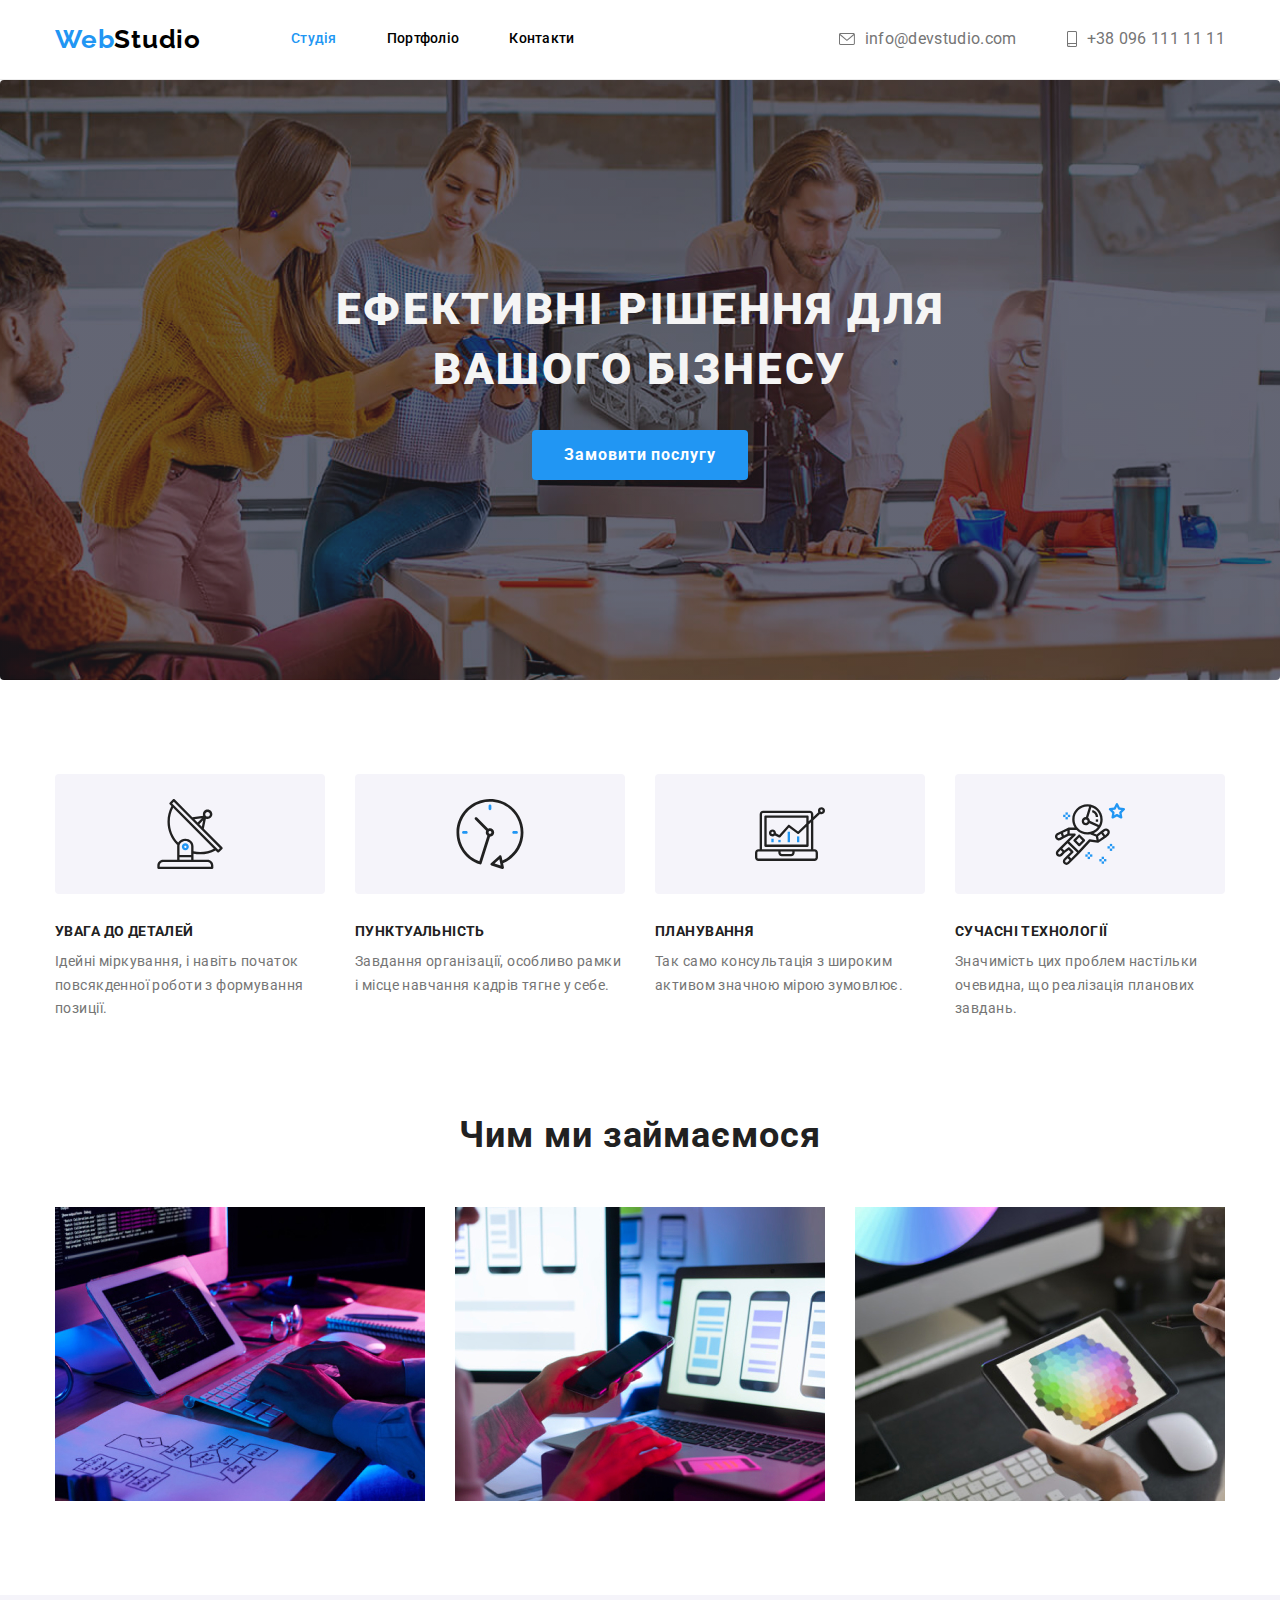
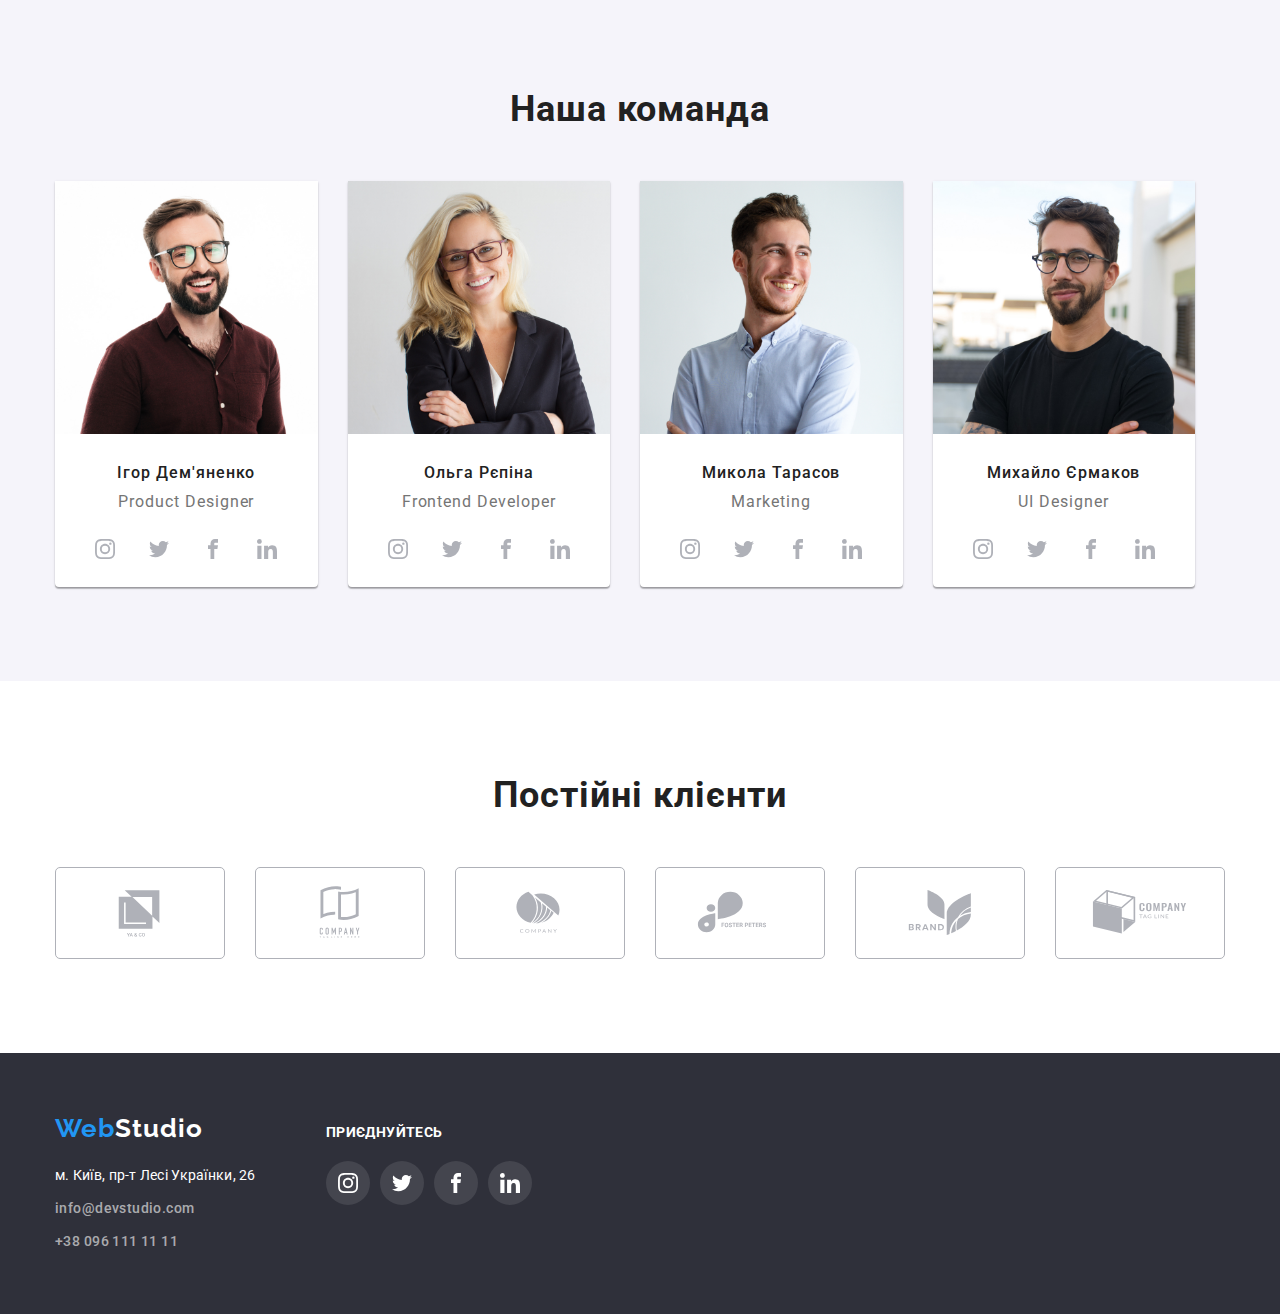
==== commit 52cbedf3: "hw4" ====
--- a/index.html
+++ b/index.html
@@ -43,90 +43,32 @@
               <button type="button" class="button-primary-hero">Замовити послугу</button>
             </div>
       </section>
-      <!-- <section class="univers">
-        <div class="conteiner">
-          <ul class="section-uni">
-            <li class="section-roster link">
-                    <a href="" class="soc-section-link link">
-                      <svg class="soc-section-art" width="270" height="120">
-                        <use href="./svg/symbol-defs2.svg#icon-Group1"></use>
-                      </svg>
-                    </a>
-                  </li>
-                  <li class="section-roster">
-                    <a href="" class="soc-section-link link">
-                      <svg class="soc-section-art" width="270" height="120">
-                        <use href="./svg/symbol-defs2.svg#icon-Group2"></use>
-                      </svg>
-                    </a>
-                  </li>
-                  <li class="section-roster">
-                    <a href="" class="soc-section-link link">
-                      <svg class="soc-section-art" width="270" height="120">
-                        <use href="./svg/symbol-defs2.svg#icon-Group3"></use>
-                      </svg>
-                    </a>
-                  </li>
-                  </li>
-                  <li class="section-roster">
-                    <a href="" class="soc-section-link link">
-                      <svg class="soc-section-art" width="270" height="120">
-                        <use href="./svg/symbol-defs2.svg#icon-Group4"></use>
-                      </svg>
-                    </a>
-                  </li>
-          </ul>
-        </div>
-      </section> -->
 
         <section class="section">
           <!--about-->
-          <div class="conteiner">
-            <h2 hidden>переваги</h2>
-          <ul class="section-uni">
-            <li class="section-roster link">
-                      <div class="soc-section-link link">
-                        <svg class="soc-section-art" width="270" height="120">
-                          <use href="./svg/symbol-defs2.svg#icon-Group1"></use>
+            <div class="container">
+              <h2 class="visually-hidden">about</h2>
+              <ul class="working">
+                <li class="inventory">
+                  <div class="soc-section-link link">
+                        <svg class="soc-section-art" width="70" height="70">
+                          <use href="./svg/symbol-defs2.svg#icon-antenna-1"></use>
                         </svg>
                       </div>
-                  </li>
-                  <li class="section-roster">
-                      <div class="soc-section-link link">
-                        <svg class="soc-section-art" width="270" height="120">
-                          <use href="./svg/symbol-defs2.svg#icon-Group2"></use>
-                        </svg>
-                      </div>
-                  </li>
-                  <li class="section-roster">
-                      <div class="soc-section-link link">
-                        <svg class="soc-section-art" width="270" height="120">
-                          <use href="./svg/symbol-defs2.svg#icon-Group3"></use>
-                        </svg>
-                      </div>
-                  </li>
-                  </li>
-                  <li class="section-roster">
-                      <div class="soc-section-link link">
-                        <svg class="soc-section-art" width="270" height="120">
-                          <use href="./svg/symbol-defs2.svg#icon-Group4"></use>
-                        </svg>
-                      </div>
-                  </li>
-          </ul>
-        </div>
-            <div class="container">
-                <h2 class="visually-hidden">about</h2>
-              <ul class="working">
-                <li class="inventory">
                   <h3 class="section-title">УВАГА ДО ДЕТАЛЕЙ</h3>
                   <p class="section-texts">
                     Ідейні міркування, і навіть початок повсякденної роботи з
                     формування позиції.
                   </p>
                 </li>
+
                 
                 <li class="inventory">
+                  <div class="soc-section-link link">
+                        <svg class="soc-section-art" width="70" height="70">
+                          <use href="./svg/symbol-defs2.svg#icon-clock-1"></use>
+                        </svg>
+                      </div>
                   <h3 class="section-title">ПУНКТУАЛЬНІСТЬ</h3>
                   <p class="section-texts">
                     Завдання організації, особливо рамки і місце навчання кадрів тягне
@@ -135,12 +77,22 @@
                 </li>
                 
                 <li class="inventory">
+                  <div class="soc-section-link link">
+                        <svg class="soc-section-art" width="70" height="70">
+                          <use href="./svg/symbol-defs2.svg#icon-diagram-1"></use>
+                        </svg>
+                      </div>
                   <h3 class="section-title">ПЛАНУВАННЯ</h3>
                   <p class="section-texts">
                     Так само консультація з широким активом значною мірою зумовлює.
                   </p>
                 
                 <li class="inventory">
+                  <div class="soc-section-link link">
+                        <svg class="soc-section-art" width="70" height="70">
+                          <use href="./svg/symbol-defs2.svg#icon-astronaut-1"></use>
+                        </svg>
+                      </div>
                   <h3 class="section-title">СУЧАСНІ ТЕХНОЛОГІЇ</h3>
                   <p class="section-texts">
                     Значимість цих проблем настільки очевидна, що реалізація планових
@@ -332,9 +284,9 @@
               <address> 
                     <a href="#" class="logo-title">Web<span class="studio-title">Studio</span></a>
                           <ul class="site-nav items">
-                              <li><a href="https://www.google.com/maps/place/%D0%B1%D1%83%D0%BB%D1%8C%D0%B2%D0%B0%D1%80+%D0%9B%D0%B5%D1%81%D1%96+%D0%A3%D0%BA%D1%80%D0%B0%D1%97%D0%BD%D0%BA%D0%B8,+26,+%D0%9A%D0%B8%D1%97%D0%B2,+%D0%A3%D0%BA%D1%80%D0%B0%D1%97%D0%BD%D0%B0,+02000/@50.4265807,30.5361971,17z/data=!3m1!4b1!4m5!3m4!1s0x40d4cf0e033ecbe9:0x57a4dffefec77da0!8m2!3d50.4265807!4d30.5383858" class="navigation"
+                              <li style="margin-bottom: 9px;"><a href="https://www.google.com/maps/place/%D0%B1%D1%83%D0%BB%D1%8C%D0%B2%D0%B0%D1%80+%D0%9B%D0%B5%D1%81%D1%96+%D0%A3%D0%BA%D1%80%D0%B0%D1%97%D0%BD%D0%BA%D0%B8,+26,+%D0%9A%D0%B8%D1%97%D0%B2,+%D0%A3%D0%BA%D1%80%D0%B0%D1%97%D0%BD%D0%B0,+02000/@50.4265807,30.5361971,17z/data=!3m1!4b1!4m5!3m4!1s0x40d4cf0e033ecbe9:0x57a4dffefec77da0!8m2!3d50.4265807!4d30.5383858" class="navigation"
                                       target="_blank" rel="noreferrer noopener">м. Київ, пр-т Лесі Українки, 26</a></li>
-                              <li><a href="mail:info@devstudio.com" class="item">info@devstudio.com</a></li>
+                              <li style="margin-bottom: 9px;"><a href="mail:info@devstudio.com" class="item">info@devstudio.com</a></li>
                               <li><a href="tell:+380961111111" class="item">+38 096 111 11 11</a></li>
                           </ul>
                 </address>
--- a/css/styles.css
+++ b/css/styles.css
@@ -109,6 +109,8 @@
     color: var(--accent-color);
 } */
 .contact {
+    letter-spacing: 0.02em;
+    line-height: 1.14;
     display: flex;
     justify-content: center;
     align-items: center;
@@ -141,7 +143,8 @@
 .hero {
     text-align: center;
     padding: 200px 0;
-    
+    border-radius: 4px;
+    border: 0;
     background-color: var(--background-hero);
 
     background-image: linear-gradient(rgba(47, 48, 58, 0.4),rgba(47, 48, 58, 0.4)),
@@ -149,6 +152,7 @@
     background-size: cover;
     background-position: center;
     background-repeat: no-repeat;
+    
 }
 
 .hero-title {
@@ -187,17 +191,11 @@
 
 .working{
     display: flex;
+    gap: 30px;
 }
 
 .working:not(:last-child) {
     margin-right: 30px;
-}
-
-.inventory{
-    width: 270px;
-    margin-right: 30px;
-    padding-left: 15px;
-    padding-right: 15px;
 }
 
 .section-title {
@@ -209,6 +207,7 @@
     line-height: 1.14;
     letter-spacing: 0.03em;
 }
+
 .section-titles {
     margin-bottom: 50px;
 
@@ -221,8 +220,8 @@
 .section-photo {
     display: flex;
     flex-wrap: wrap;
-    padding-right: 15px;
-    padding-left: 15px;
+    /* padding-right: 15px;
+    padding-left: 15px; */
 }
 .section-photo-img{
     width: calc((100% - 60px) / 3);
@@ -270,8 +269,10 @@
     width: calc((100% - 120px) / 4);
     /* margin: 15px; */
 }
+
 .team-names {
-    padding: 30px 30px;
+    padding: 30px;
+    padding-bottom: 16px;
     text-align: center;
     justify-content: center;
 
@@ -382,6 +383,8 @@
     letter-spacing: 0.06em;
     width: 216px;
     height: 50px;
+    border-radius: 4px;
+    border: none;
     /* margin-top: 30px; */
 }
 .button-primary-hero:hover,
@@ -401,13 +404,16 @@
     height: 38px;
     margin-right: 8px;
     padding: 0 25px;
+    border-radius: 4px;
+    border: none;
 }
 .button-item:not(:last-child) {
     margin-right: 8px;
 }
 .all-button:hover, 
 .all-button:focus {
-    box-shadow: 0px 1px 1px rgba(0, 0, 0, 0.12), 0px 4px 4px rgba(0, 0, 0, 0.06), 1px 4px 6px rgba(0, 0, 0, 0.16);
+    /* box-shadow: 0px 1px 1px rgba(0, 0, 0, 0.12), 0px 4px 4px rgba(0, 0, 0, 0.06), 1px 4px 6px rgba(0, 0, 0, 0.16); */
+    box-shadow: 0px 4px 4px rgba(0, 0, 0, 0.15);
 }
 .marg-button {
     display: flex;
@@ -461,6 +467,7 @@
     font-weight: 700;
     font-size: 18px;
     line-height: 2;
+    white-space: nowrap;
 }
 
 
@@ -483,10 +490,14 @@
 
 .site-nav.items {
     margin-top: 20px;
-}
-.footer-navig{
+    /* margin-bottom: 9px; */
+}
+/* .footer-navig{
     margin-bottom: 9px;
 }
+.item{
+    margin-bottom: 9px;
+} */
 .studio-title{
     color: var(--studio-title);
     margin-bottom: 20px;
@@ -579,8 +590,8 @@
     align-items: baseline;
 }
 .footer-address {
-    max-width: 231px;
-    width: 100%;
+    /* max-width: 231px;
+    width: 100%; */
     margin-right: 70px;
 }
 
@@ -620,18 +631,27 @@
 }
 
 /* ---------------------univers------------- */
-.section-uni{
+.section-uni {
+    /* border-radius: 4px; */
+    display: flex;
+    gap: 30px;
+    /* justify-content: center; */
+    /* align-items: center; */
+    
+}
+.section-uni:not(:last-child) {
+    margin-right: 30px;
+}
+
+.soc-section-link{
+    background-color: #F5F4FA;
+    width: 270px;
+    height: 120px;
+    display: flex;
+    margin-bottom: 30px;
+    align-items: center;
+    justify-content: center;
     border-radius: 4px;
-    display: flex;
-    justify-content: center;
-    align-items: center;
-    
-
-}
-.section-roster{
-    display: flex;
-    gap: 30px;
-    justify-content: center;
-    margin-right: 30px;
-    margin-bottom: 30px;
-}+}
+
+
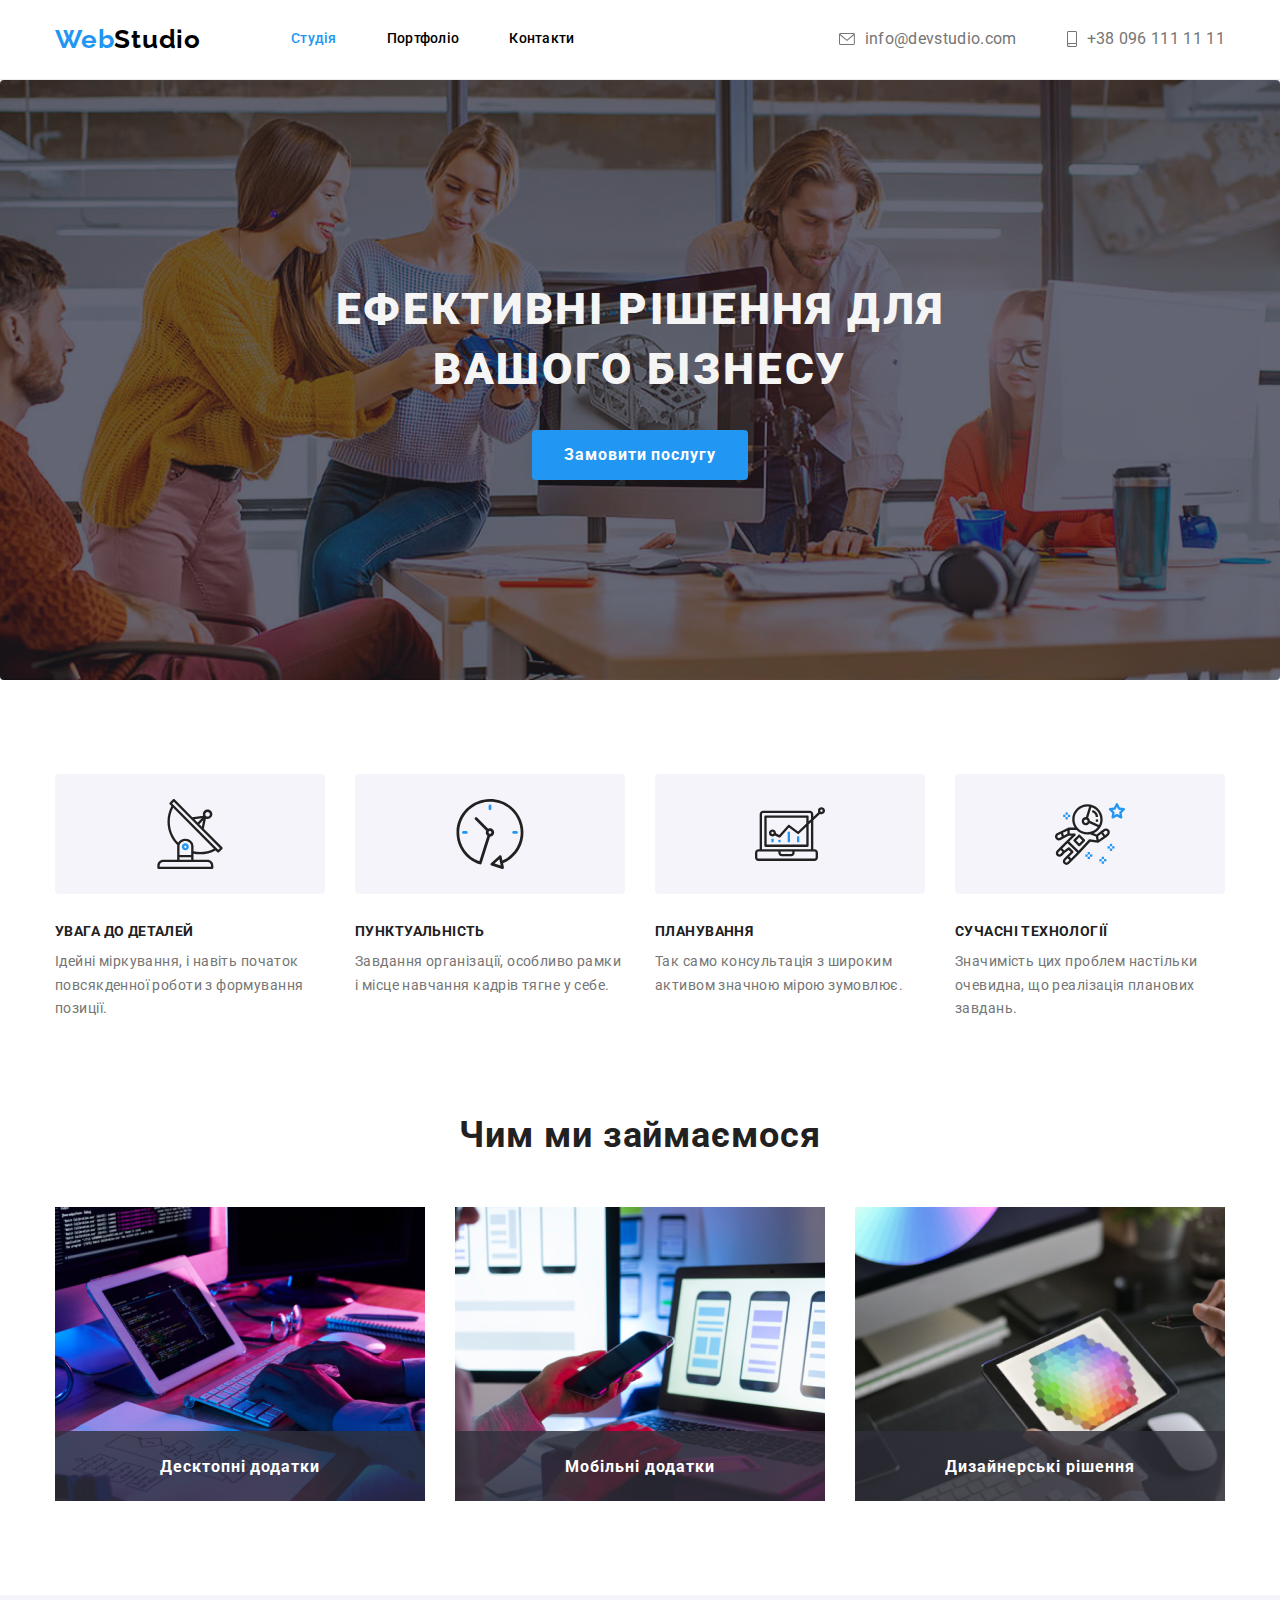
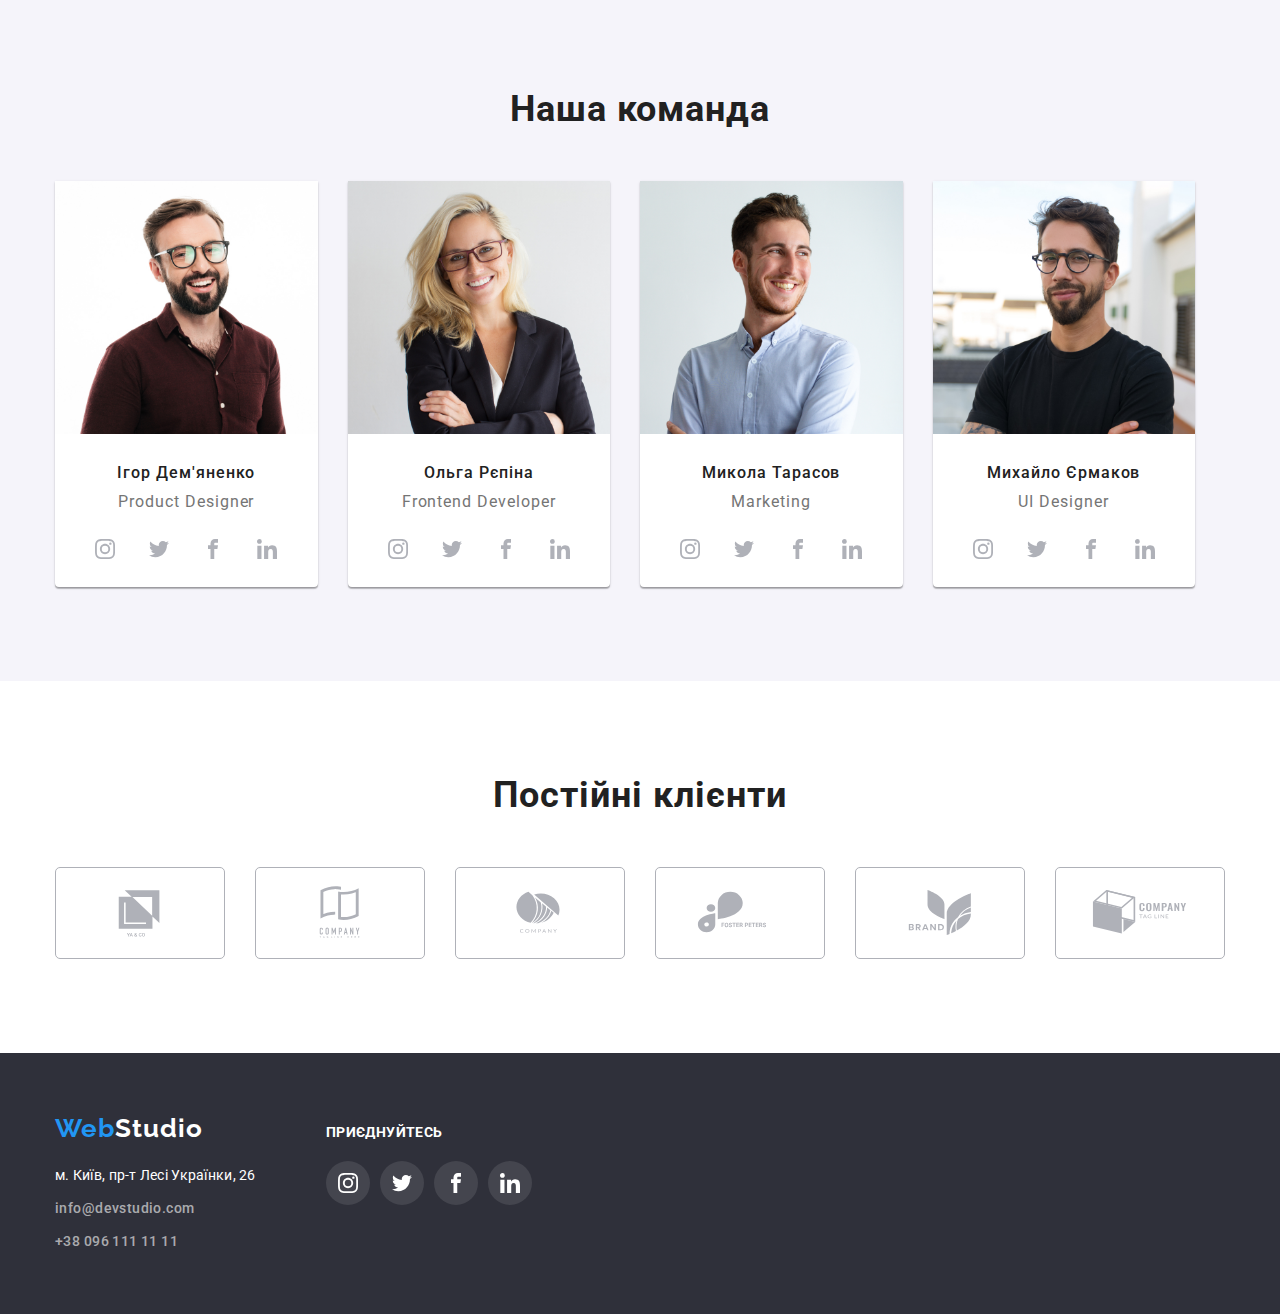
==== commit ea01bcdd: "hw5" ====
--- a/index.html
+++ b/index.html
@@ -107,12 +107,27 @@
           <div class="studio-photo container">
               <h2 class="section-titles">Чим ми займаємося</h2>
               <ul class="section-photo">
-                <li class="section-photo-img"><img src="./imeges/img/comp.jpg" width="370" alt="photo laptop"></li>
-                <li class="section-photo-img"><img src="./imeges/img/tell.jpg" width="370" alt="photo mobaile"></li>
-                <li class="section-photo-img"><img src="./imeges/img/color.jpg" width="370" alt="photo table"></li>
+                <li class="section-photo-img">
+                  <div class="work-bottom-wrap">
+                    <img src="./imeges/img/comp.jpg" width="370" alt="photo laptop">
+                    <p class="work-bottom-text">Десктопні додатки</p>
+                  </div>
+                </li>
+                <li class="section-photo-img">
+                  <div class="work-bottom-wrap">
+                    <img src="./imeges/img/tell.jpg" width="370" alt="photo mobaile">
+                    <p class="work-bottom-text">Мобільні додатки</p>
+                  </div>
+                </li>
+                <li class="section-photo-img">
+                  <div class="work-bottom-wrap">
+                    <img src="./imeges/img/color.jpg" width="370" alt="photo table">
+                    <p class="work-bottom-text">Дизайнерські рішення</p>
+                  </div>
+                </li>
               </ul>
           </div>
-        </section>
+        </section><div></div>
       <section class="team-color section">
         <!--team-->
         <div class="container">
--- a/css/styles.css
+++ b/css/styles.css
@@ -139,8 +139,17 @@
 .contact-soc:focus {
     color: var(--accent-color);
 } */
+/* .current::after{
+    content: solid;
+    width: 48px;
+    height: 4px;
+    background:#2196F3;
+    display: block;
+} */
 /* --------------------hero------------------- */
 .hero {
+    margin: 0;
+    max-width: 1600px;
     text-align: center;
     padding: 200px 0;
     border-radius: 4px;
@@ -152,7 +161,6 @@
     background-size: cover;
     background-position: center;
     background-repeat: no-repeat;
-    
 }
 
 .hero-title {
@@ -277,6 +285,26 @@
     justify-content: center;
 
 }
+/* -----------------work-bottom--------------------- */
+.work-bottom-wrap{
+    position: relative;
+}
+.work-bottom-text{
+    position: absolute;
+    bottom: 0;
+    left: 0;
+    color: var(--studio-title);
+    background: rgba(47, 48, 58, 0.8);
+    line-height: 1.14;
+    font-weight: 700;
+    padding: 27px;
+    height: 70px;
+    width: 370px;
+    display: flex;
+    text-align: center;
+    justify-content: center;
+}
+
 /* -------------------soc------------------- */
 .team-soc-list {
     display: flex;
@@ -410,8 +438,8 @@
 .button-item:not(:last-child) {
     margin-right: 8px;
 }
-.all-button:hover, 
-.all-button:focus {
+.button-item:hover, 
+.button-item:focus {
     /* box-shadow: 0px 1px 1px rgba(0, 0, 0, 0.12), 0px 4px 4px rgba(0, 0, 0, 0.06), 1px 4px 6px rgba(0, 0, 0, 0.16); */
     box-shadow: 0px 4px 4px rgba(0, 0, 0, 0.15);
 }
@@ -445,6 +473,7 @@
 .gallery {
     border: 1px solid #EEEEEE;
     width: calc((100% - 90px) / 3);
+    border: none;
 
     /* margin-right: 30px;
     margin-bottom: 30px; */
@@ -653,5 +682,33 @@
     justify-content: center;
     border-radius: 4px;
 }
-
-
+/* --------------------portfolio----------------- */
+.gallery:hover .gallery-bottom-text {
+    transform: translateY(0%);
+}
+
+.gallery-bottom-info {
+    position: relative;
+    overflow: hidden;
+}
+
+.gallery-bottom-text {
+    position: absolute;
+    top: 0;
+    left: 0;
+    color: rgba(255, 255, 255, 1);
+    background: rgba(33, 150, 243, 0.9);
+    line-height: 1.5;
+    /* font-weight: 400; */
+    padding: 63px;
+    height: 100%;
+    width: 370px;
+    /* display: flex;
+    text-align: center;
+    justify-content: center; */
+    transform: translateY(100%);
+    transition: transform 250ms cubic-bezier(0.4, 0, 0.2, 1);
+}
+
+
+
